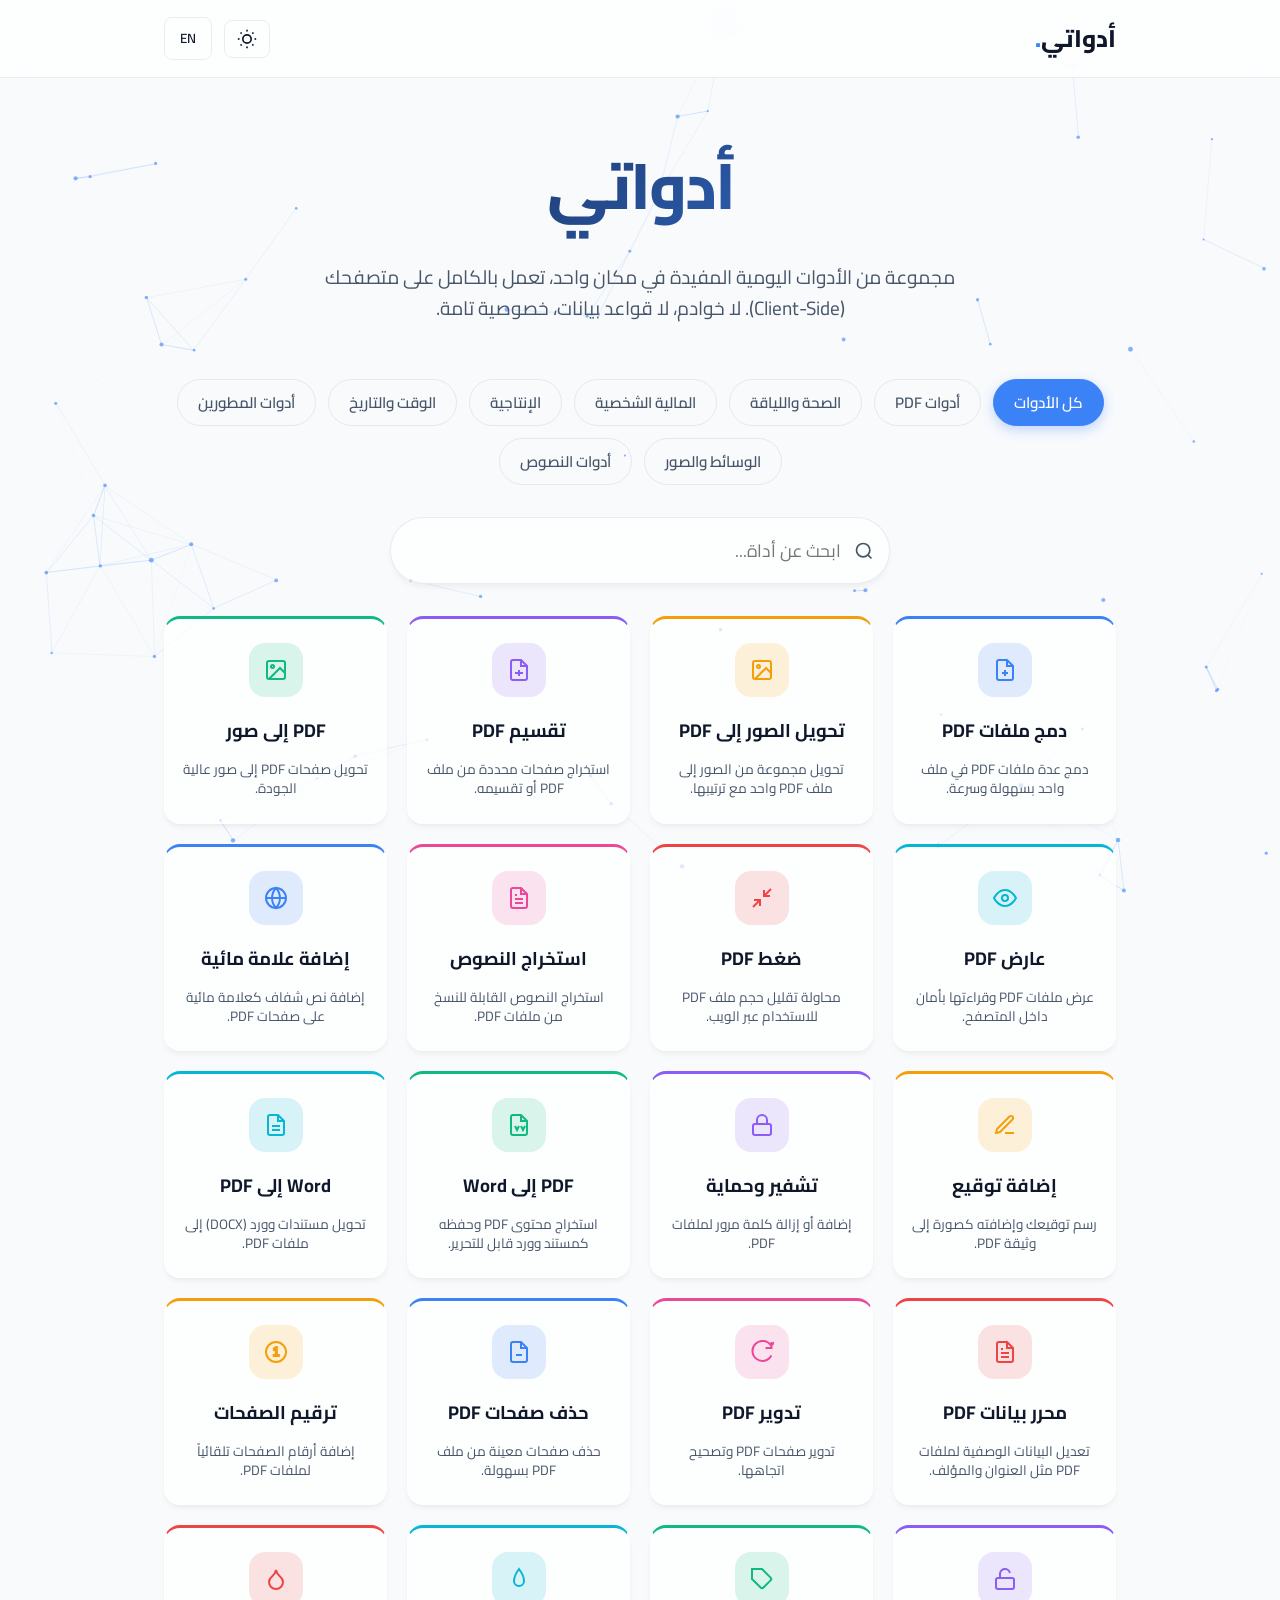
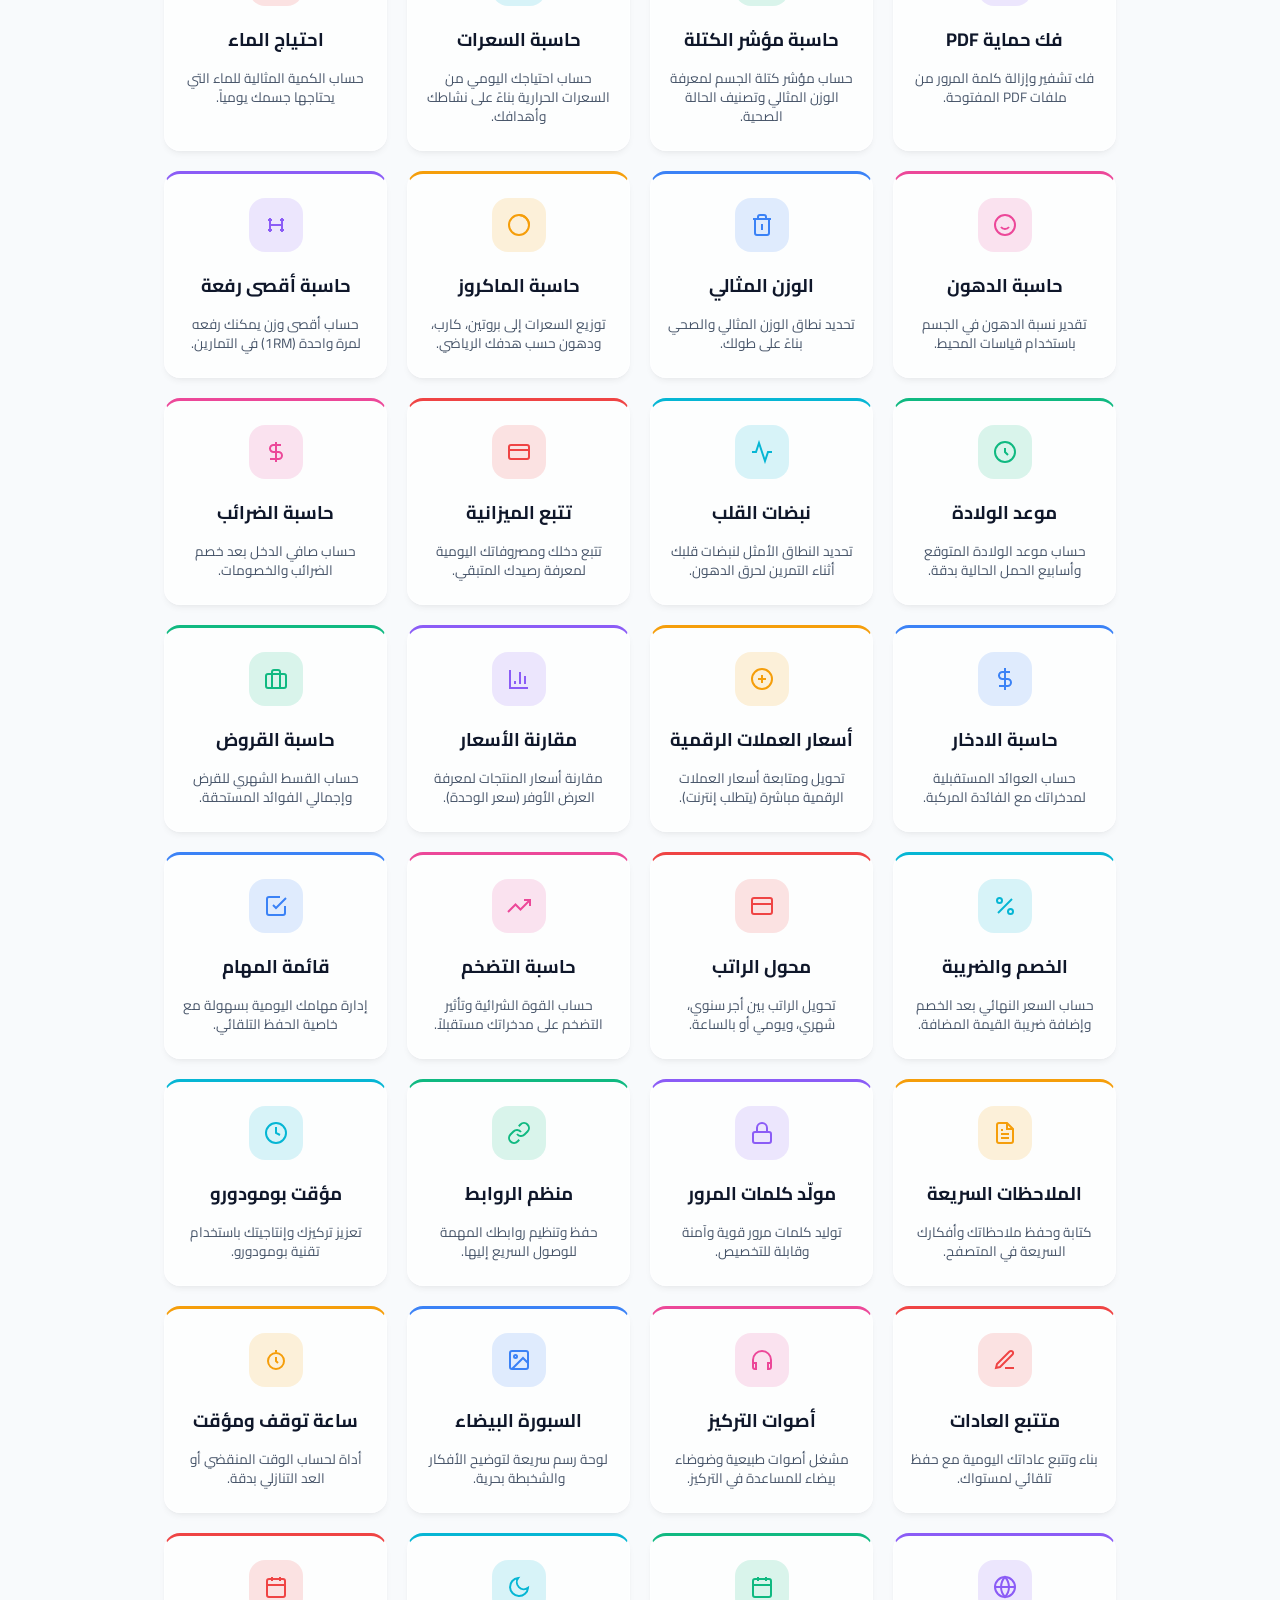
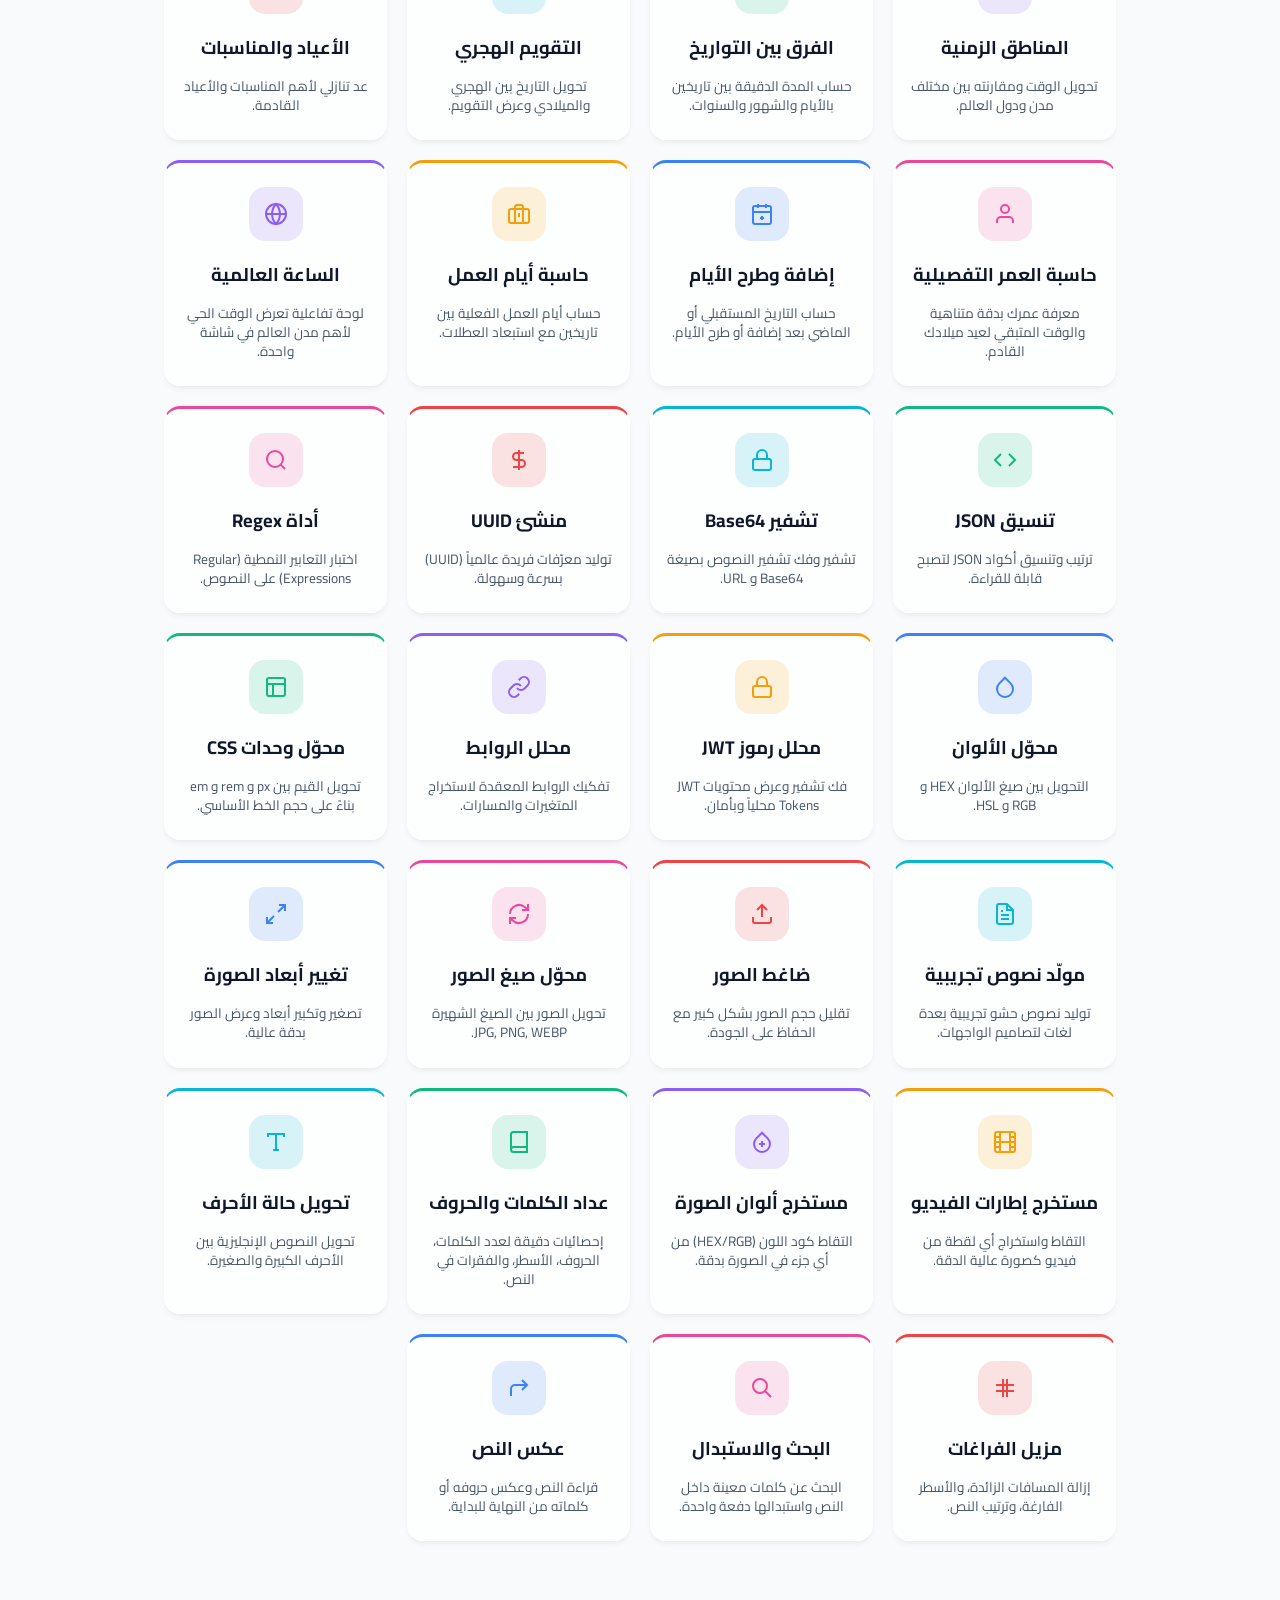
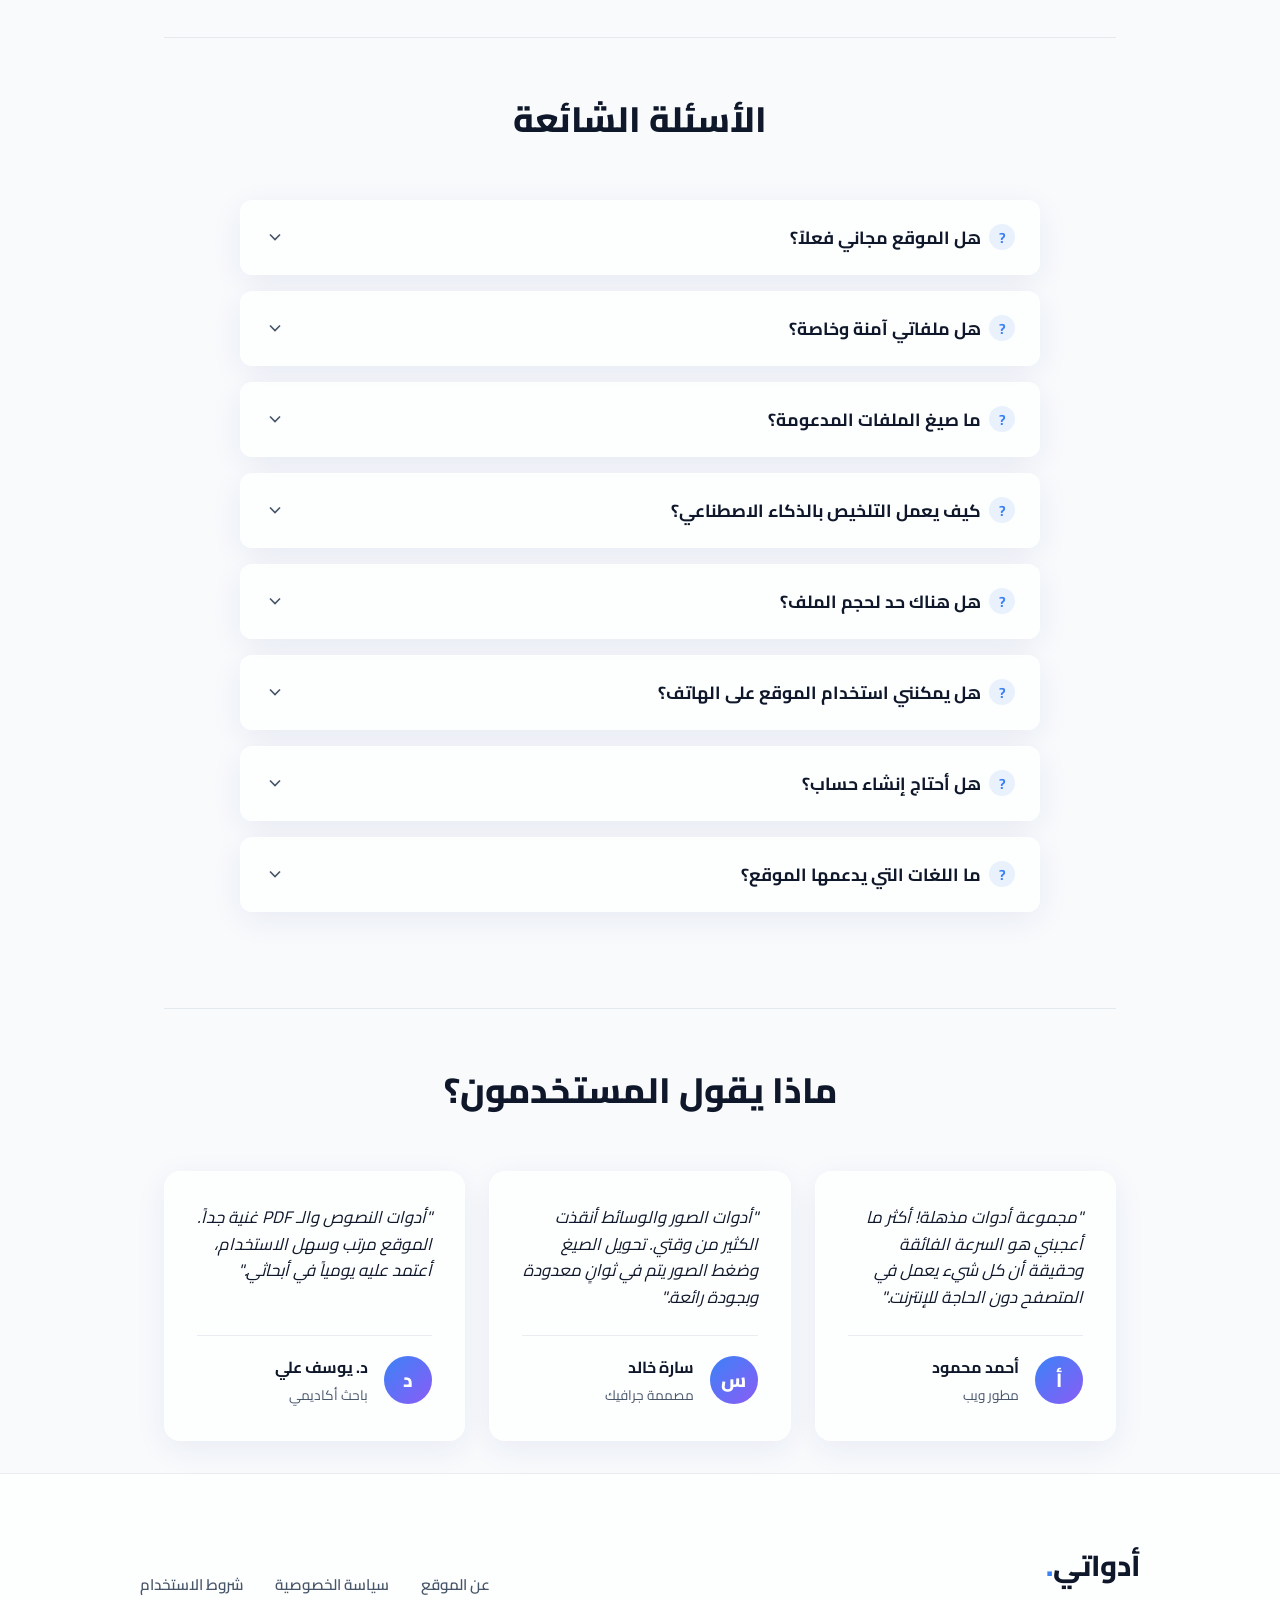
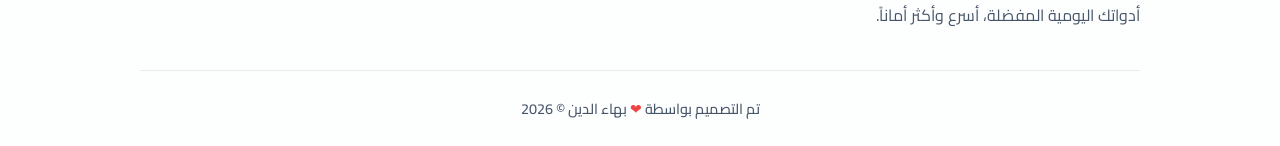
==== index.html @ 22d9c125 "Initial commit: My Tools Platform" ====
<!DOCTYPE html>
<html lang="ar" dir="rtl">
<head>
    <meta charset="UTF-8">
    <meta name="viewport" content="width=device-width, initial-scale=1.0">
    <title>أدواتي | My Tools</title>
    <meta name="description" content="مجموعة من الأدوات اليومية المفيدة في مكان واحد، تعمل بالكامل على متصفحك. A collection of useful daily tools.">
    <meta property="og:title" content="أدواتي | My Tools">
    <meta property="og:description" content="مجموعة من الأدوات اليومية المفيدة.">
    <meta property="og:type" content="website">
    <link rel="canonical" href="https://example.com/">
    
    <!-- PWA Manifest -->
    <link rel="manifest" href="manifest.json">
    <meta name="theme-color" content="#3b82f6">
    <link rel="apple-touch-icon" href="icon-192.png">
    
    <!-- Google Fonts for Premium Typography -->
    <link rel="preconnect" href="https://fonts.googleapis.com">
    <link rel="preconnect" href="https://fonts.gstatic.com" crossorigin>
    <link href="https://fonts.googleapis.com/css2?family=Cairo:wght@400;600;800&family=Inter:wght@400;600;800&display=swap" rel="stylesheet">
    
    <link rel="stylesheet" href="styles.css">
    
    <!-- Anti-Flash Script for Theme and Language (Executes immediately) -->
    <script>
        (function() {
            try {
                const savedTheme = localStorage.getItem('theme');
                const prefersDark = window.matchMedia('(prefers-color-scheme: dark)').matches;
                if (savedTheme === 'dark' || (!savedTheme && prefersDark)) {
                    document.documentElement.setAttribute('data-theme', 'dark');
                } else {
                    document.documentElement.setAttribute('data-theme', 'light');
                }
                const savedLang = localStorage.getItem('lang') || 'ar';
                document.documentElement.setAttribute('lang', savedLang);
                document.documentElement.setAttribute('dir', savedLang === 'ar' ? 'rtl' : 'ltr');
            } catch(e) {}
        })();
    </script>
    
    <!-- SEO: JSON-LD Structured Data (Updated Dynamically) -->
    <script id="json-ld" type="application/ld+json">
    {
      "@context": "https://schema.org",
      "@type": "WebSite",
      "name": "أدواتي | My Tools",
      "url": "https://example.com/"
    }
    </script>
</head>
<body>
    <canvas id="smart-bg" class="smart-bg"></canvas>
    <header class="app-header">
        <div class="header-container">
            <a href="#/" class="logo" id="logo-text">أدواتي<span class="dot">.</span></a>
            <div class="header-controls">
                <button id="theme-toggle" aria-label="Toggle Theme">
                    <svg class="sun-icon" viewBox="0 0 24 24" width="20" height="20" stroke="currentColor" stroke-width="2" fill="none"><circle cx="12" cy="12" r="5"></circle><line x1="12" y1="1" x2="12" y2="3"></line><line x1="12" y1="21" x2="12" y2="23"></line><line x1="4.22" y1="4.22" x2="5.64" y2="5.64"></line><line x1="18.36" y1="18.36" x2="19.78" y2="19.78"></line><line x1="1" y1="12" x2="3" y2="12"></line><line x1="21" y1="12" x2="23" y2="12"></line><line x1="4.22" y1="19.78" x2="5.64" y2="18.36"></line><line x1="18.36" y1="5.64" x2="19.78" y2="4.22"></line></svg>
                    <svg class="moon-icon" viewBox="0 0 24 24" width="20" height="20" stroke="currentColor" stroke-width="2" fill="none"><path d="M21 12.79A9 9 0 1 1 11.21 3 7 7 0 0 0 21 12.79z"></path></svg>
                </button>
                <button id="lang-toggle" aria-label="Toggle Language">EN</button>
            </div>
        </div>
    </header>

    <main id="app-content" class="container fade-in">
        <!-- Content injected dynamically by JS -->
    </main>

    <footer class="app-footer">
        <div class="footer-container">
            <div class="footer-brand">
                <div class="footer-logo" id="footer-logo-text">أدواتي<span class="dot">.</span></div>
                <p id="footer-slogan">مجموعة من الأدوات اليومية المفيدة في مكان واحد.</p>
            </div>
            <div class="footer-links">
                <a href="#/about" id="link-about">عن الموقع</a>
                <a href="#/privacy" id="link-privacy">سياسة الخصوصية</a>
                <a href="#/terms" id="link-terms">شروط الاستخدام</a>
            </div>
        </div>
        <div class="footer-bottom">
            <p id="footer-credit">تم التصميم بواسطة <span class="heart">❤</span> بهاء الدين &copy; 2026</p>
        </div>
    </footer>

    <button id="back-to-top" class="back-to-top" aria-label="Back to Top">
        <svg viewBox="0 0 24 24" width="24" height="24" stroke="currentColor" stroke-width="2" fill="none"><polyline points="18 15 12 9 6 15"></polyline></svg>
    </button>

    <!-- Core Scripts -->
    <script src="registry.js"></script>
    <script src="js/app.js"></script>
    <script src="js/bg.js"></script>
    
    <!-- Service Worker Registration -->
    <script>
        if ('serviceWorker' in navigator) {
            window.addEventListener('load', () => {
                navigator.serviceWorker.register('sw.js').catch(err => {
                    console.log('SW Registration failed: ', err);
                });
            });
        }
    </script>
</body>
</html>
---- styles.css ----
:root {
    /* Light Mode Palette - Vibrant & Premium */
    --bg-color: #f8fafc;
    --surface-color: rgba(255, 255, 255, 0.7);
    --text-primary: #0f172a;
    --text-secondary: #475569;
    --accent-color: #3b82f6;
    --accent-hover: #2563eb;
    --border-color: rgba(148, 163, 184, 0.2);
    --glass-border: rgba(255, 255, 255, 0.5);
    --glass-shadow: 0 8px 32px 0 rgba(31, 38, 135, 0.07);
    --blob-1: rgba(59, 130, 246, 0.4);
    --blob-2: rgba(236, 72, 153, 0.3);
    --blob-blur: 100px;
    --transition-speed: 0.3s;
}

[data-theme="dark"] {
    /* Dark Mode Palette - Deep & Sleek */
    --bg-color: #0f172a;
    --surface-color: rgba(30, 41, 59, 0.7);
    --text-primary: #f8fafc;
    --text-secondary: #94a3b8;
    --accent-color: #60a5fa;
    --accent-hover: #93c5fd;
    --border-color: rgba(148, 163, 184, 0.1);
    --glass-border: rgba(255, 255, 255, 0.1);
    --glass-shadow: 0 8px 32px 0 rgba(0, 0, 0, 0.3);
    --blob-1: rgba(96, 165, 250, 0.2);
    --blob-2: rgba(244, 114, 182, 0.15);
    --blob-blur: 120px;
}

* {
    box-sizing: border-box;
    margin: 0;
    padding: 0;
}

body {
    font-family: 'Inter', sans-serif;
    background-color: var(--bg-color);
    color: var(--text-primary);
    min-height: 100vh;
    display: flex;
    flex-direction: column;
    overflow-x: hidden;
    transition: background-color var(--transition-speed) ease, color var(--transition-speed) ease;
}

/* Dynamic Typography based on Direction */
[dir="rtl"] body {
    font-family: 'Cairo', sans-serif;
}

/* Smart Canvas Background */
.smart-bg {
    position: fixed;
    top: 0;
    left: 0;
    width: 100vw;
    height: 100vh;
    z-index: -1;
    pointer-events: none; /* Let clicks pass through to app */
    background: var(--bg-color);
    transition: background-color var(--transition-speed) ease;
}

.container {
    width: 100%;
    max-width: 1000px;
    margin: 0 auto;
    padding: 2rem 1.5rem;
    flex: 1;
}

/* Header */
.app-header {
    background: var(--surface-color);
    backdrop-filter: blur(12px);
    -webkit-backdrop-filter: blur(12px);
    border-bottom: 1px solid var(--border-color);
    position: sticky;
    top: 0;
    z-index: 10;
    transition: background var(--transition-speed) ease, border-color var(--transition-speed) ease;
}

.header-container {
    max-width: 1000px;
    margin: 0 auto;
    padding: 1rem 1.5rem;
    display: flex;
    justify-content: space-between;
    align-items: center;
}

.logo {
    font-size: 1.5rem;
    font-weight: 800;
    color: var(--text-primary);
    text-decoration: none;
    display: flex;
    align-items: center;
}

.logo .dot {
    color: var(--accent-color);
}

.header-controls {
    display: flex;
    gap: 0.75rem;
    align-items: center;
}

button {
    background: transparent;
    border: 1px solid var(--border-color);
    border-radius: 8px;
    color: var(--text-primary);
    cursor: pointer;
    padding: 0.5rem 0.75rem;
    display: flex;
    align-items: center;
    justify-content: center;
    transition: all var(--transition-speed) ease;
    font-family: inherit;
    font-weight: 600;
}

button:hover {
    background: var(--border-color);
    transform: translateY(-1px);
}

#lang-toggle {
    min-width: 48px;
}

/* Theme Icons Toggle */
[data-theme="light"] .moon-icon { display: none; }
[data-theme="dark"] .sun-icon { display: none; }

/* Grid for Tools */
/* Colors by Category */
[data-cat="math"] { --c-rgb: 59, 130, 246; } /* Blue */
[data-cat="text"] { --c-rgb: 245, 158, 11; } /* Amber */
[data-cat="digital"] { --c-rgb: 139, 92, 246; } /* Violet */
[data-cat="health"] { --c-rgb: 16, 185, 129; } /* Emerald */
[data-cat="dev"] { --c-rgb: 6, 182, 212; } /* Cyan */
[data-cat="productivity"] { --c-rgb: 239, 68, 68; } /* Red */
[data-cat="media"] { --c-rgb: 236, 72, 153; } /* Pink */
[data-cat="pdf"] { --c-rgb: 220, 38, 38; } /* Crimson Red */
[data-cat="all"] { --c-rgb: 59, 130, 246; } /* Default Blue */

.tools-grid {
    display: grid;
    grid-template-columns: repeat(auto-fill, minmax(210px, 1fr));
    gap: 1.25rem;
    margin-top: 1.5rem;
}

.tool-card {
    --card-color: rgb(var(--c-rgb, 59, 130, 246));
    --card-color-light: rgba(var(--c-rgb, 59, 130, 246), 0.15);
    background: var(--surface-color);
    border: 1px solid var(--glass-border);
    border-top: 3px solid var(--card-color);
    border-radius: 16px;
    padding: 1.5rem 1rem;
    text-decoration: none;
    color: inherit;
    box-shadow: 0 4px 6px -1px rgba(0, 0, 0, 0.05), 0 2px 4px -1px rgba(0, 0, 0, 0.03), inset 0 0 0 1px rgba(255, 255, 255, 0.1);
    backdrop-filter: blur(12px);
    -webkit-backdrop-filter: blur(12px);
    transition: all 0.4s cubic-bezier(0.4, 0, 0.2, 1);
    display: flex;
    flex-direction: column;
    align-items: center;
    text-align: center;
    gap: 0.75rem;
    position: relative;
    overflow: hidden;
}

.tool-card::before {
    content: '';
    position: absolute;
    top: 0; left: 0; right: 0; bottom: 0;
    background: linear-gradient(135deg, rgba(var(--c-rgb, 59,130,246), 0.08) 0%, transparent 100%);
    opacity: 0;
    transition: opacity 0.4s ease;
    z-index: -1;
}

.tool-card:hover {
    transform: translateY(-8px) scale(1.02);
    box-shadow: 0 20px 40px -10px rgba(var(--c-rgb, 59, 130, 246), 0.25), inset 0 0 0 1px rgba(255, 255, 255, 0.2);
    border-color: var(--card-color);
}

.tool-card:hover::before {
    opacity: 1;
}

.tool-card:hover .tool-card-icon {
    transform: scale(1.25) translateY(-4px);
    background: var(--card-color);
    color: white;
    box-shadow: 0 8px 16px rgba(var(--c-rgb, 59, 130, 246), 0.3);
}

.tool-card-icon {
    font-size: 1.6rem;
    background: var(--card-color-light);
    width: 54px;
    height: 54px;
    display: flex;
    align-items: center;
    justify-content: center;
    border-radius: 16px;
    color: var(--card-color);
    transition: all 0.4s cubic-bezier(0.4, 0, 0.2, 1);
    margin-bottom: 0.25rem;
}

.tool-card-title {
    font-size: 1.15rem;
    font-weight: 700;
}

.tool-card-desc {
    color: var(--text-secondary);
    font-size: 0.85rem;
    line-height: 1.4;
}

/* Categories Nav */
.categories-nav {
    display: flex;
    flex-wrap: wrap;
    gap: 0.75rem;
    justify-content: center;
    margin-bottom: 2rem;
}

.cat-tab {
    --tab-color: rgb(var(--c-rgb, 59, 130, 246));
    background: transparent;
    border: 1px solid var(--border-color);
    border-radius: 30px;
    padding: 0.5rem 1.25rem;
    color: var(--text-secondary);
    font-weight: 600;
    cursor: pointer;
    transition: all var(--transition-speed) ease;
    font-size: 0.95rem;
}

.cat-tab:hover {
    background: var(--surface-color);
    border-color: var(--tab-color);
    color: var(--tab-color);
}

.cat-tab.active {
    background: var(--tab-color);
    color: white;
    border-color: var(--tab-color);
    box-shadow: 0 4px 12px rgba(var(--c-rgb, 59, 130, 246), 0.3);
}

/* Tool Inner View */
.tool-view-header {
    margin-bottom: 1.5rem;
    display: flex;
    align-items: center;
    gap: 1rem;
}
.back-btn {
    text-decoration: none;
    color: var(--text-secondary);
    display: flex;
    align-items: center;
    gap: 0.5rem;
    font-weight: 600;
    transition: color 0.2s, transform 0.2s;
}
.back-btn:hover {
    color: var(--accent-color);
    transform: translateX(var(--rtl-back-dir, -4px));
}
[dir="rtl"] .back-btn {
    --rtl-back-dir: 4px;
}
.back-btn svg {
    transform: rotate(var(--rtl-back-rot, 0deg));
}
[dir="rtl"] .back-btn svg {
    --rtl-back-rot: 180deg;
}

.tool-view-title {
    font-size: 2.5rem;
    font-weight: 800;
    margin-bottom: 2rem;
}

.glass-panel {
    background: var(--surface-color);
    border: 1px solid var(--glass-border);
    border-radius: 16px;
    padding: 2rem;
    box-shadow: var(--glass-shadow);
    backdrop-filter: blur(8px);
    -webkit-backdrop-filter: blur(8px);
}

/* Shared UI Components for Tools */
input, textarea, select {
    width: 100%;
    padding: 0.75rem 1rem;
    background: transparent;
    border: 1px solid var(--border-color);
    border-radius: 8px;
    color: var(--text-primary);
    font-family: inherit;
    font-size: 1rem;
    transition: border-color 0.2s, box-shadow 0.2s;
}
input:focus, textarea:focus, select:focus {
    outline: none;
    border-color: var(--accent-color);
    box-shadow: 0 0 0 3px rgba(59, 130, 246, 0.2);
}
.primary-btn {
    background: var(--accent-color);
    color: #fff;
    border: none;
    padding: 0.75rem 1.5rem;
    font-size: 1rem;
    border-radius: 8px;
    font-weight: 600;
}
.primary-btn:hover {
    background: var(--accent-hover);
    transform: translateY(-1px);
}

/* Footer - World Class Design */
.app-footer {
    background: var(--surface-color);
    padding: 4rem 2rem 1.5rem;
    border-top: 1px solid var(--border-color);
    margin-top: auto;
    font-size: 0.95rem;
}
.footer-container {
    max-width: 1000px;
    margin: 0 auto;
    display: flex;
    flex-wrap: wrap;
    justify-content: space-between;
    align-items: center;
    gap: 2rem;
    padding-bottom: 2.5rem;
    border-bottom: 1px solid var(--border-color);
}
.footer-brand {
    display: flex;
    flex-direction: column;
    gap: 0.5rem;
    text-align: right;
}
[dir="ltr"] .footer-brand {
    text-align: left;
}
.footer-logo {
    font-size: 1.8rem;
    font-weight: 800;
    color: var(--text-primary);
    display: flex;
    align-items: center;
}
.footer-logo .dot {
    color: var(--accent-color);
}
#footer-slogan {
    color: var(--text-secondary);
    margin: 0;
    font-size: 1rem;
}
.footer-links {
    display: flex;
    gap: 2rem;
    flex-wrap: wrap;
}
.footer-links a {
    color: var(--text-secondary);
    text-decoration: none;
    font-weight: 600;
    transition: all 0.3s ease;
    position: relative;
}
.footer-links a::after {
    content: '';
    position: absolute;
    bottom: -4px;
    left: 0;
    width: 0;
    height: 2px;
    background: var(--accent-color);
    transition: width 0.3s ease;
}
.footer-links a:hover {
    color: var(--text-primary);
}
.footer-links a:hover::after {
    width: 100%;
}
.footer-bottom {
    text-align: center;
    padding-top: 1.5rem;
    color: var(--text-secondary);
    font-size: 0.9rem;
}
#footer-credit {
    margin: 0;
    font-weight: 500;
}
.heart {
    color: #ef4444;
    display: inline-block;
    animation: heartbeat 1.5s infinite;
}

@keyframes heartbeat {
    0%, 100% { transform: scale(1); }
    50% { transform: scale(1.15); }
}

@media (max-width: 768px) {
    .footer-container {
        flex-direction: column;
        text-align: center;
        justify-content: center;
    }
    .footer-brand {
        text-align: center;
        align-items: center;
    }
    [dir="ltr"] .footer-brand {
        text-align: center;
    }
    .footer-links {
        justify-content: center;
        gap: 1.5rem;
    }
}

/* Static Pages Styles */
.static-page-content h3 {
    font-size: 1.4rem;
    color: var(--accent-color);
    margin-top: 2.5rem;
    margin-bottom: 1rem;
    font-weight: 700;
    display: flex;
    align-items: center;
    gap: 0.5rem;
}
.static-page-content p {
    font-size: 1.05rem;
    color: var(--text-secondary);
    line-height: 1.8;
    margin-bottom: 1.5rem;
}
.static-page-content ul {
    margin-bottom: 1.5rem;
    padding-inline-start: 1.5rem;
    color: var(--text-secondary);
    line-height: 1.8;
    font-size: 1.05rem;
}
.static-page-content li {
    margin-bottom: 0.75rem;
}
.static-page-content strong {
    color: var(--text-primary);
}

/* Animations */
.fade-in {
    animation: fadeIn 0.4s ease forwards;
}

@keyframes fadeIn {
    from { opacity: 0; transform: translateY(10px); }
    to { opacity: 1; transform: translateY(0); }
}

/* Search Bar */
.search-container {
    max-width: 500px;
    margin: 0 auto 2rem auto;
    position: relative;
    display: flex;
    align-items: center;
}
.search-container svg {
    position: absolute;
    color: var(--text-secondary);
    left: 1rem;
}
[dir="rtl"] .search-container svg {
    left: auto;
    right: 1rem;
}
.search-input {
    width: 100%;
    padding: 1rem 3rem;
    border-radius: 50px;
    border: 1px solid var(--border-color);
    background: var(--surface-color);
    color: var(--text-primary);
    font-size: 1.1rem;
    box-shadow: 0 4px 6px -1px rgba(0, 0, 0, 0.05);
    transition: all 0.3s ease;
}
.search-input:focus {
    border-color: var(--accent-color);
    box-shadow: 0 0 0 4px rgba(59, 130, 246, 0.2);
    outline: none;
}

/* Back to Top Button */
.back-to-top {
    position: fixed;
    bottom: 2rem;
    right: 2rem;
    width: 50px;
    height: 50px;
    border-radius: 50%;
    background: var(--accent-color);
    color: white;
    display: flex;
    align-items: center;
    justify-content: center;
    border: none;
    cursor: pointer;
    opacity: 0;
    pointer-events: none;
    transform: translateY(20px);
    transition: all 0.3s cubic-bezier(0.4, 0, 0.2, 1);
    box-shadow: 0 4px 12px rgba(59, 130, 246, 0.4);
    z-index: 1000;
}
[dir="rtl"] .back-to-top {
    right: auto;
    left: 2rem;
}
.back-to-top.visible {
    opacity: 1;
    pointer-events: auto;
    transform: translateY(0);
}
.back-to-top:hover {
    background: var(--accent-hover);
    transform: translateY(-5px);
    box-shadow: 0 8px 16px rgba(59, 130, 246, 0.6);
}

/* Extra Sections (FAQ & Reviews) */
.extra-section {
    margin-top: 6rem;
    padding-top: 3rem;
    border-top: 1px solid var(--border-color);
}
.section-title {
    text-align: center;
    font-size: 2.2rem;
    font-weight: 800;
    margin-bottom: 3rem;
    color: var(--text-primary);
}

.faq-grid {
    display: flex;
    flex-direction: column;
    gap: 1rem;
    max-width: 800px;
    margin: 0 auto;
}
.faq-card {
    background: var(--surface-color);
    border-radius: 12px;
    border: 1px solid var(--glass-border);
    box-shadow: var(--glass-shadow);
    overflow: hidden;
    transition: all 0.3s ease;
}
.faq-q {
    font-weight: 700;
    font-size: 1.1rem;
    padding: 1.25rem 1.5rem;
    margin: 0;
    color: var(--text-primary);
    display: flex;
    justify-content: space-between;
    align-items: center;
    cursor: pointer;
    user-select: none;
    transition: background 0.2s;
}
.faq-q:hover {
    background: rgba(59, 130, 246, 0.05);
}
.faq-icon {
    display: inline-flex;
    align-items: center;
    justify-content: center;
    width: 26px;
    height: 26px;
    background: rgba(59, 130, 246, 0.1);
    color: var(--accent-color);
    border-radius: 50%;
    font-size: 0.9rem;
    flex-shrink: 0;
}
.faq-chevron {
    transition: transform 0.3s ease;
    color: var(--text-secondary);
}
.faq-card.active .faq-chevron {
    transform: rotate(180deg);
    color: var(--accent-color);
}
.faq-card.active .faq-q {
    border-bottom: 1px solid var(--border-color);
}
.faq-a-wrapper {
    display: grid;
    grid-template-rows: 0fr;
    transition: grid-template-rows 0.3s ease;
}
.faq-card.active .faq-a-wrapper {
    grid-template-rows: 1fr;
}
.faq-a {
    overflow: hidden;
    color: var(--text-secondary);
    line-height: 1.6;
    font-size: 0.95rem;
    margin: 0;
    padding: 0 1.5rem;
}
.faq-card.active .faq-a {
    padding: 1.25rem 1.5rem;
}

.reviews-grid {
    display: grid;
    grid-template-columns: repeat(auto-fit, minmax(300px, 1fr));
    gap: 1.5rem;
}
.review-card {
    background: var(--surface-color);
    padding: 2rem;
    border-radius: 16px;
    border: 1px solid var(--glass-border);
    box-shadow: var(--glass-shadow);
    display: flex;
    flex-direction: column;
    justify-content: space-between;
    transition: transform 0.3s ease;
}
.review-card:hover {
    transform: translateY(-5px);
}
.review-text {
    font-size: 1.05rem;
    color: var(--text-primary);
    font-style: italic;
    line-height: 1.6;
    margin-bottom: 1.5rem;
}
.review-author {
    display: flex;
    align-items: center;
    gap: 1rem;
    border-top: 1px solid var(--border-color);
    padding-top: 1rem;
}
.review-avatar {
    width: 48px;
    height: 48px;
    background: linear-gradient(135deg, var(--accent-color), #8b5cf6);
    color: white;
    border-radius: 50%;
    display: flex;
    align-items: center;
    justify-content: center;
    font-weight: 800;
    font-size: 1.2rem;
}
.review-name {
    font-weight: 700;
    color: var(--text-primary);
}
.review-role {
    font-size: 0.85rem;
    color: var(--text-secondary);
}
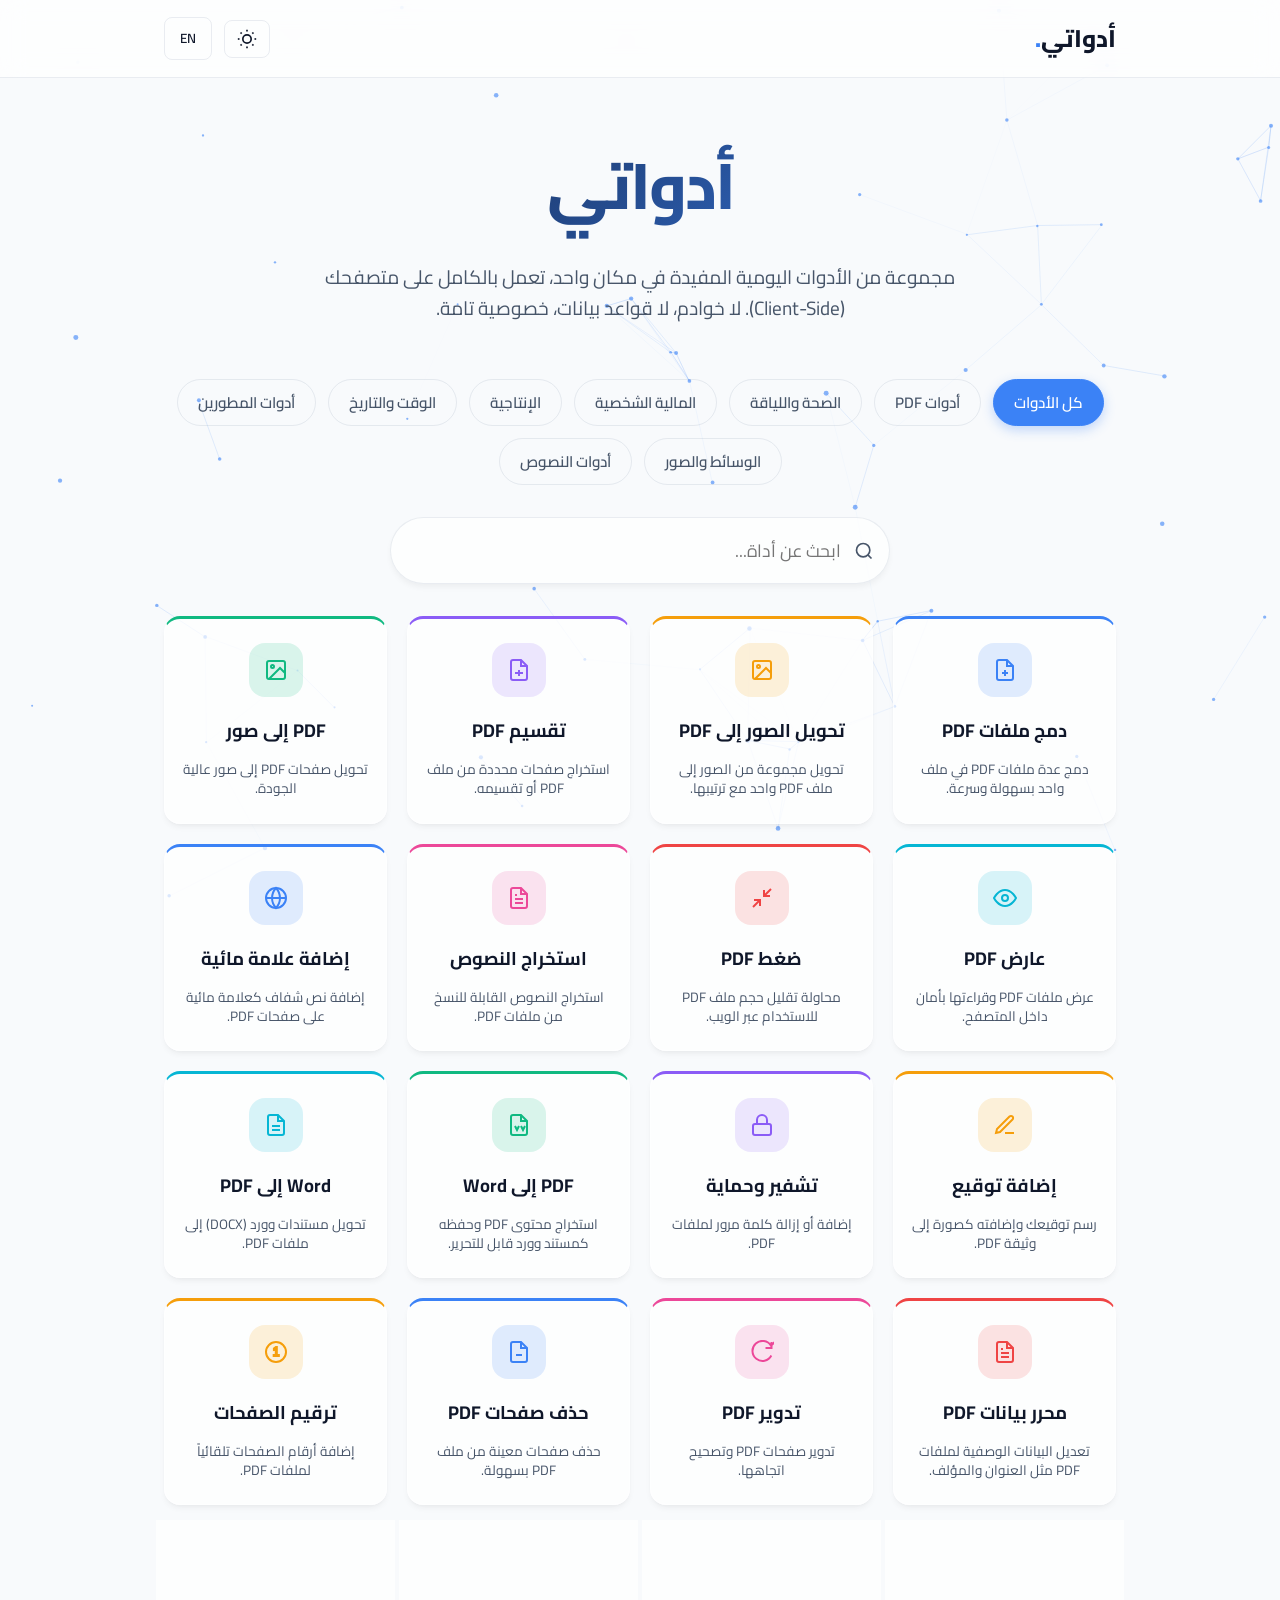
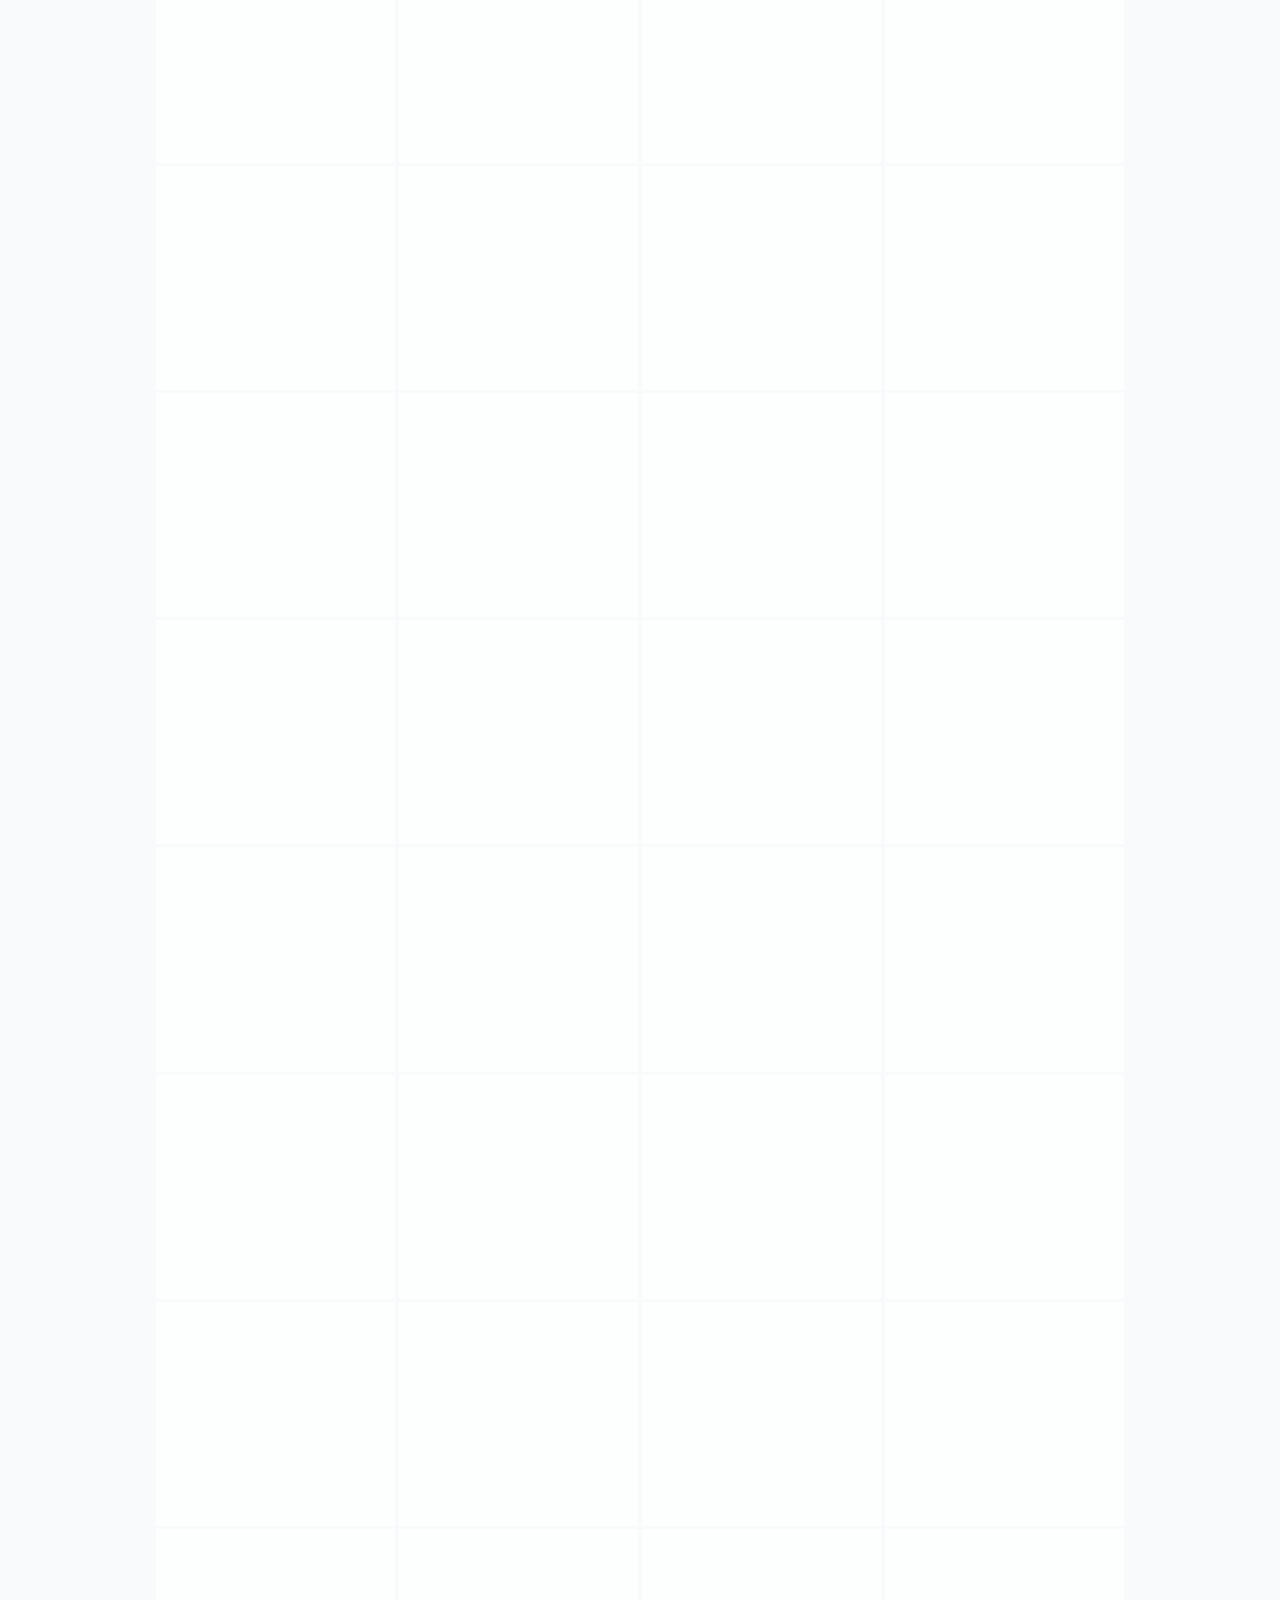
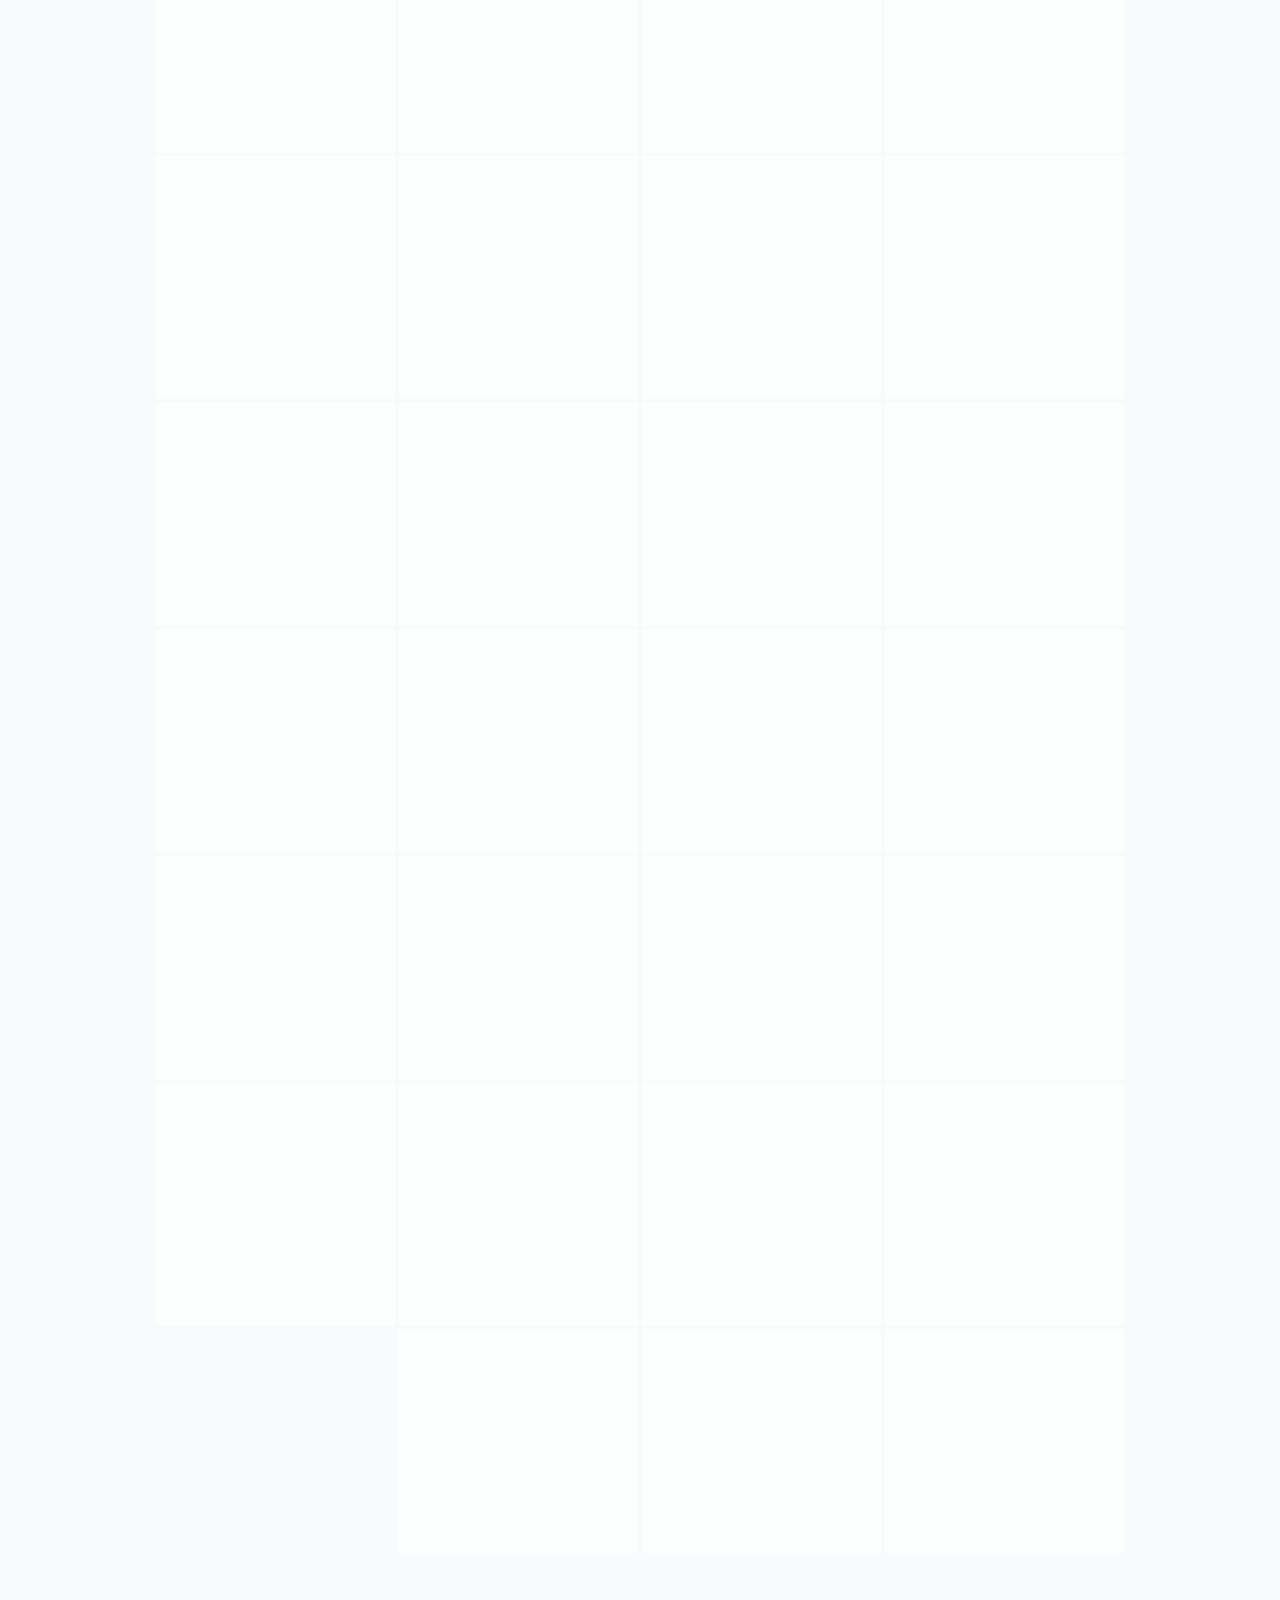
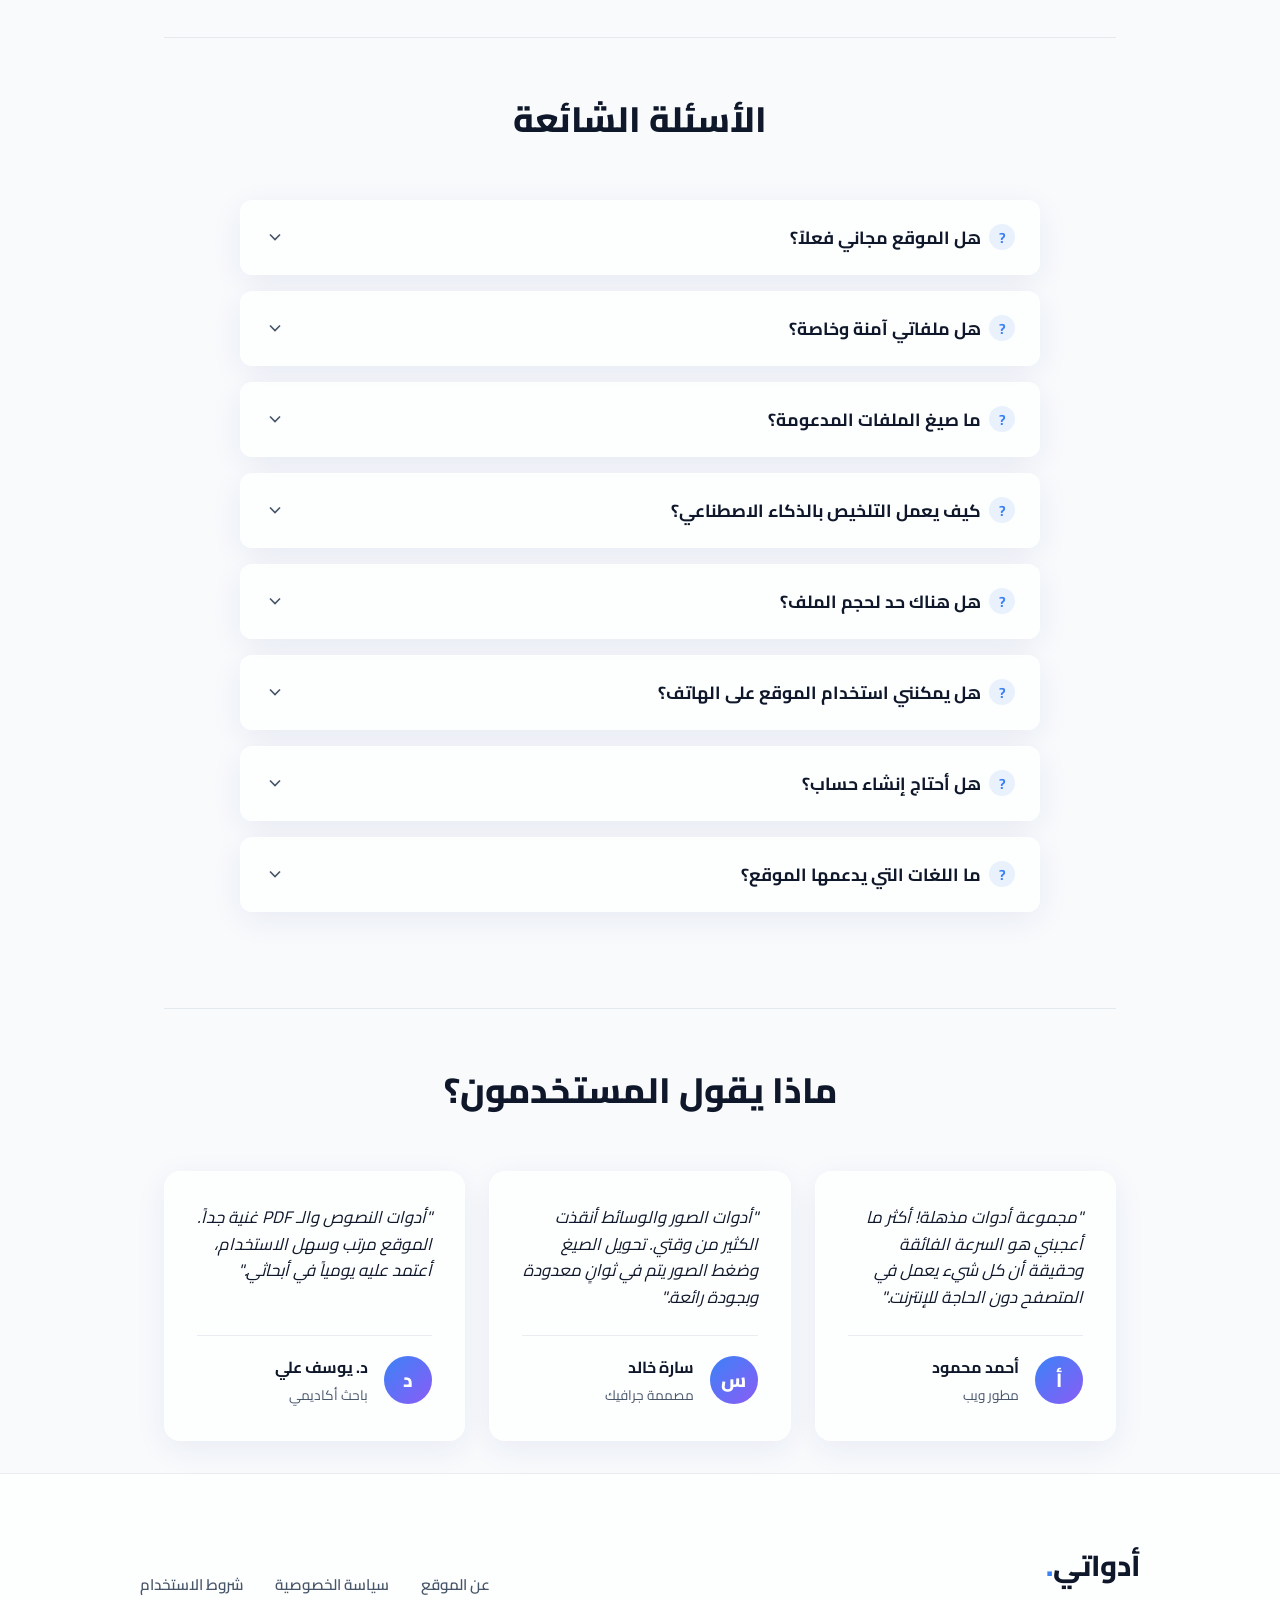
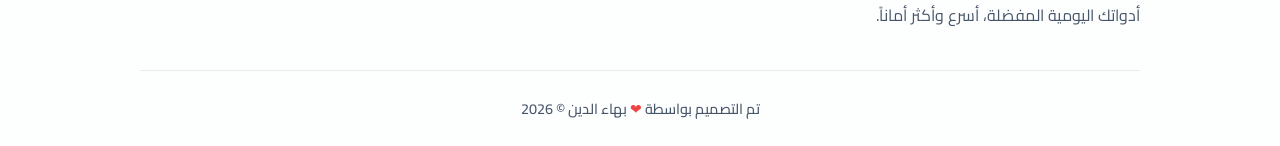
==== commit cfbcd637: "Add Google Search Console verification" ====
--- a/index.html
+++ b/index.html
@@ -3,6 +3,7 @@
 <head>
     <meta charset="UTF-8">
     <meta name="viewport" content="width=device-width, initial-scale=1.0">
+    <meta name="google-site-verification" content="27zMvfEJyM4P15ldHIKoBjnRI0d637JnvaxmULfISVg" />
     <title>أدواتي | My Tools</title>
     <meta name="description" content="مجموعة من الأدوات اليومية المفيدة في مكان واحد، تعمل بالكامل على متصفحك. A collection of useful daily tools.">
     <meta property="og:title" content="أدواتي | My Tools">
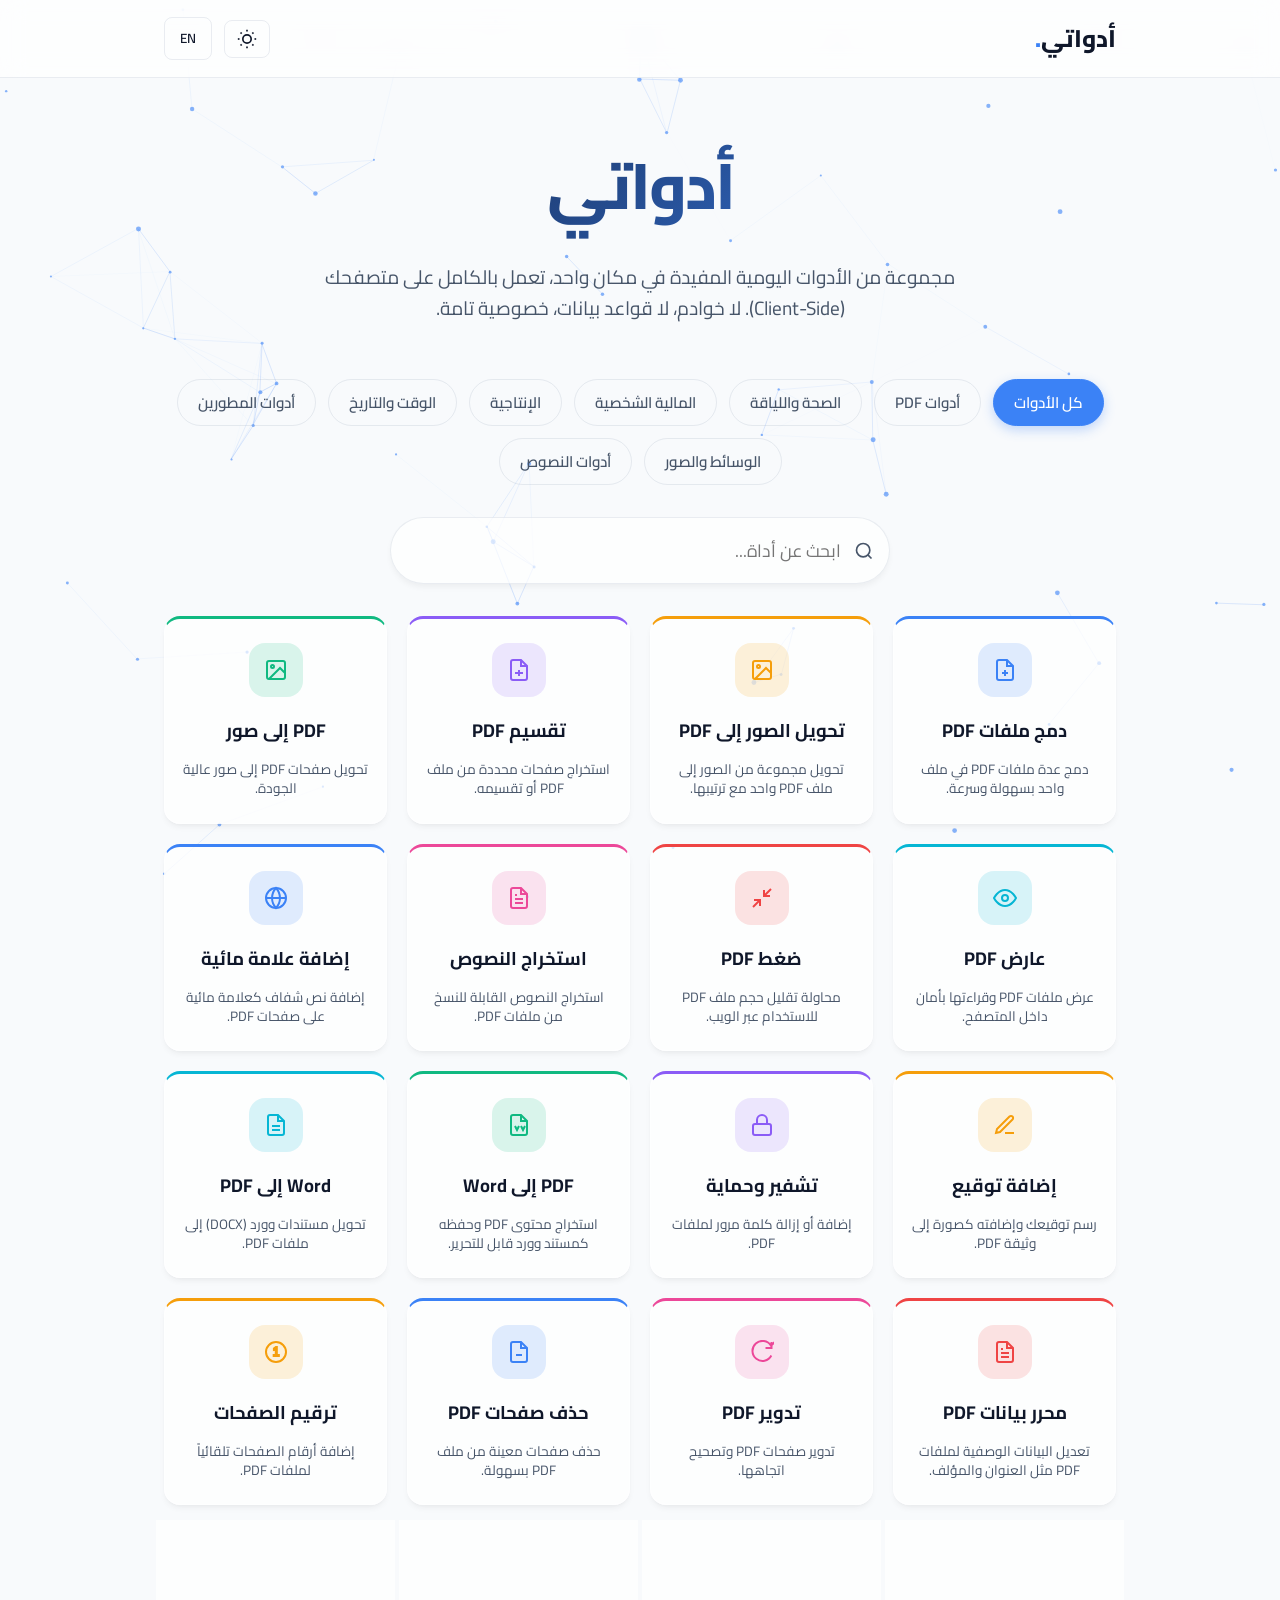
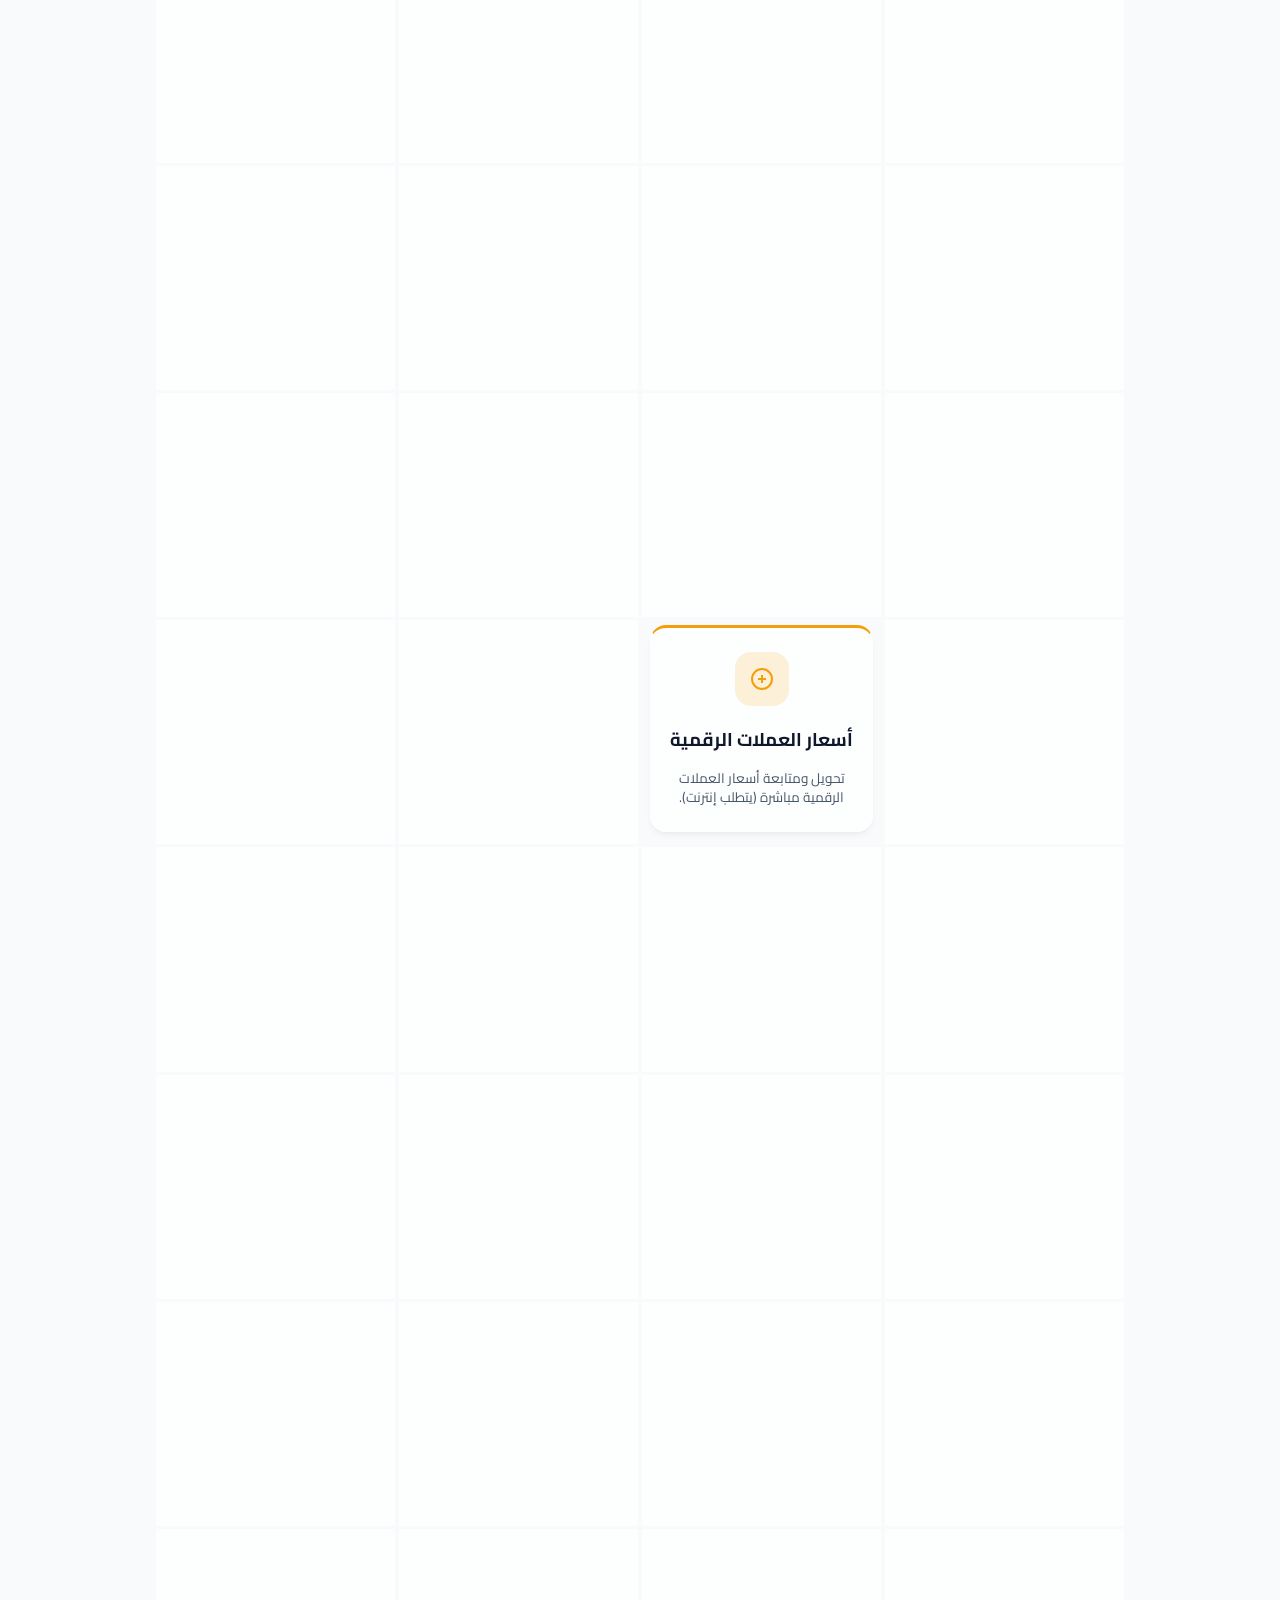
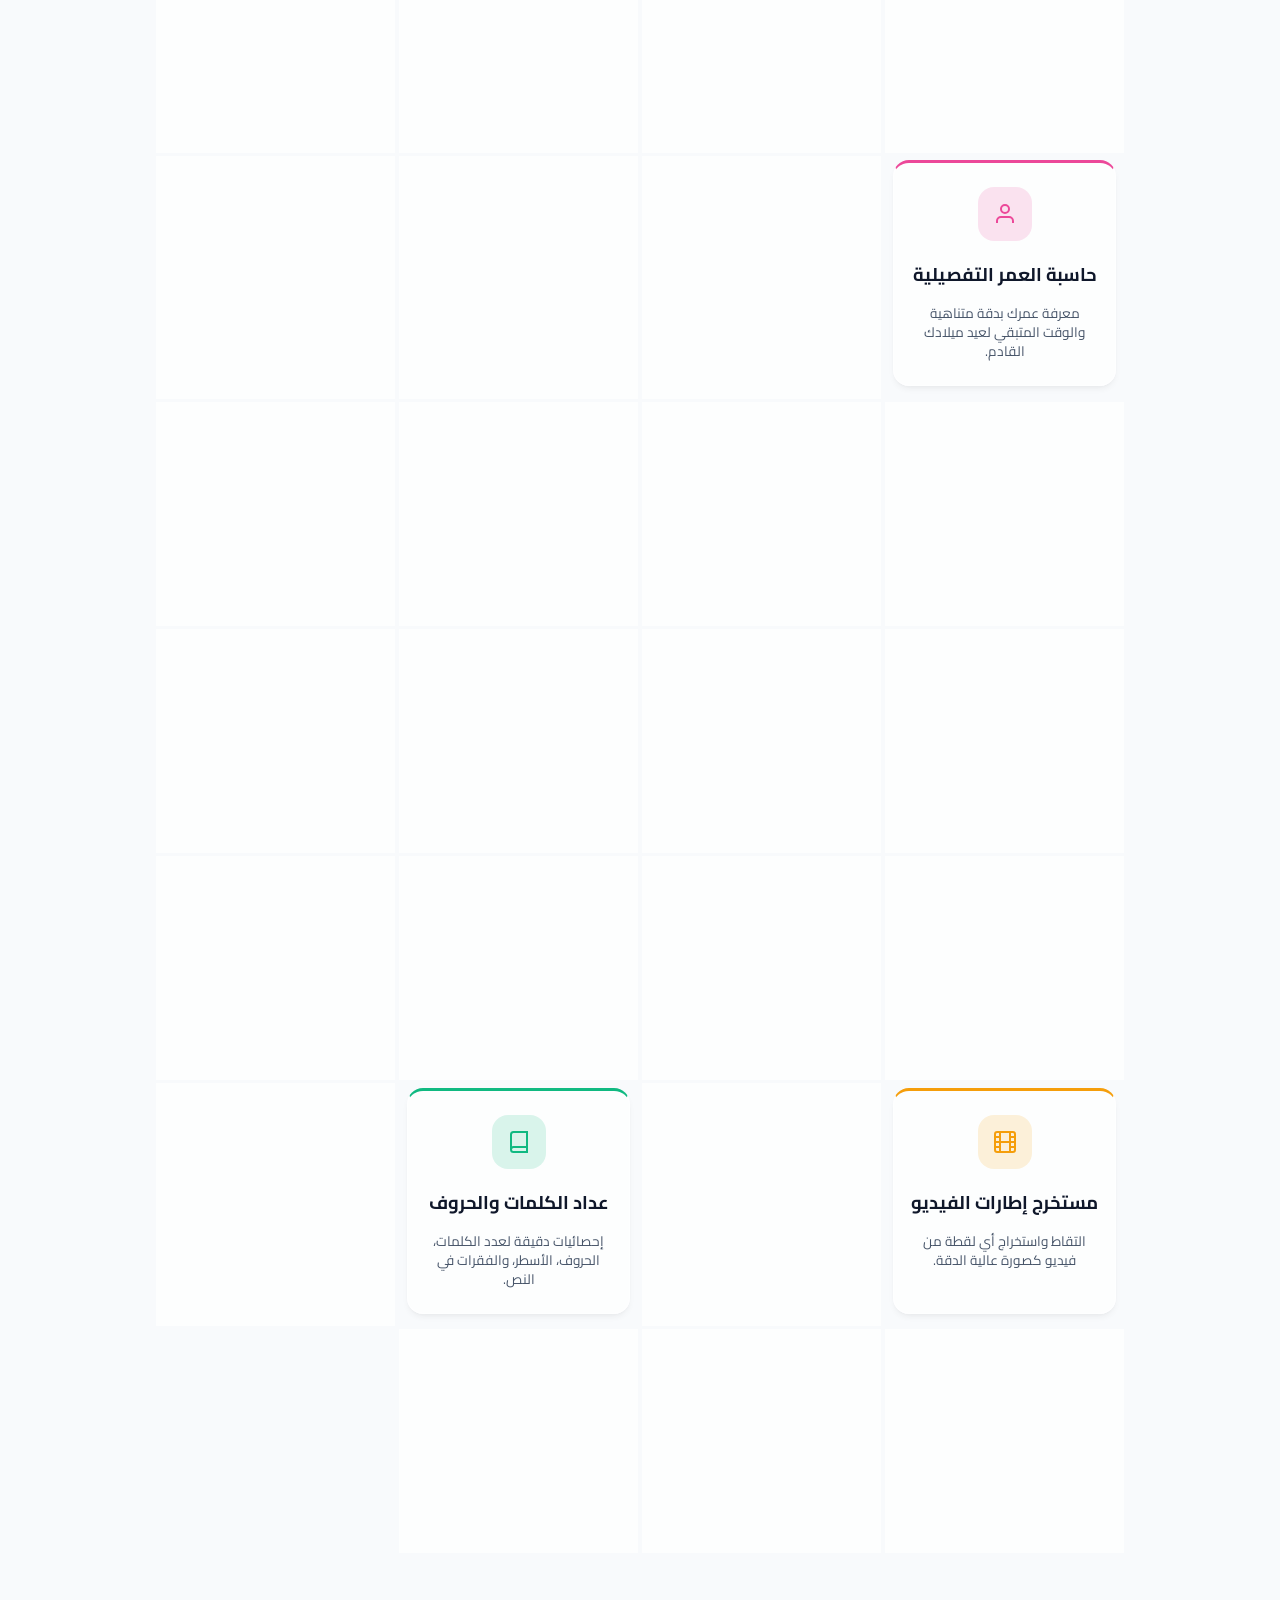
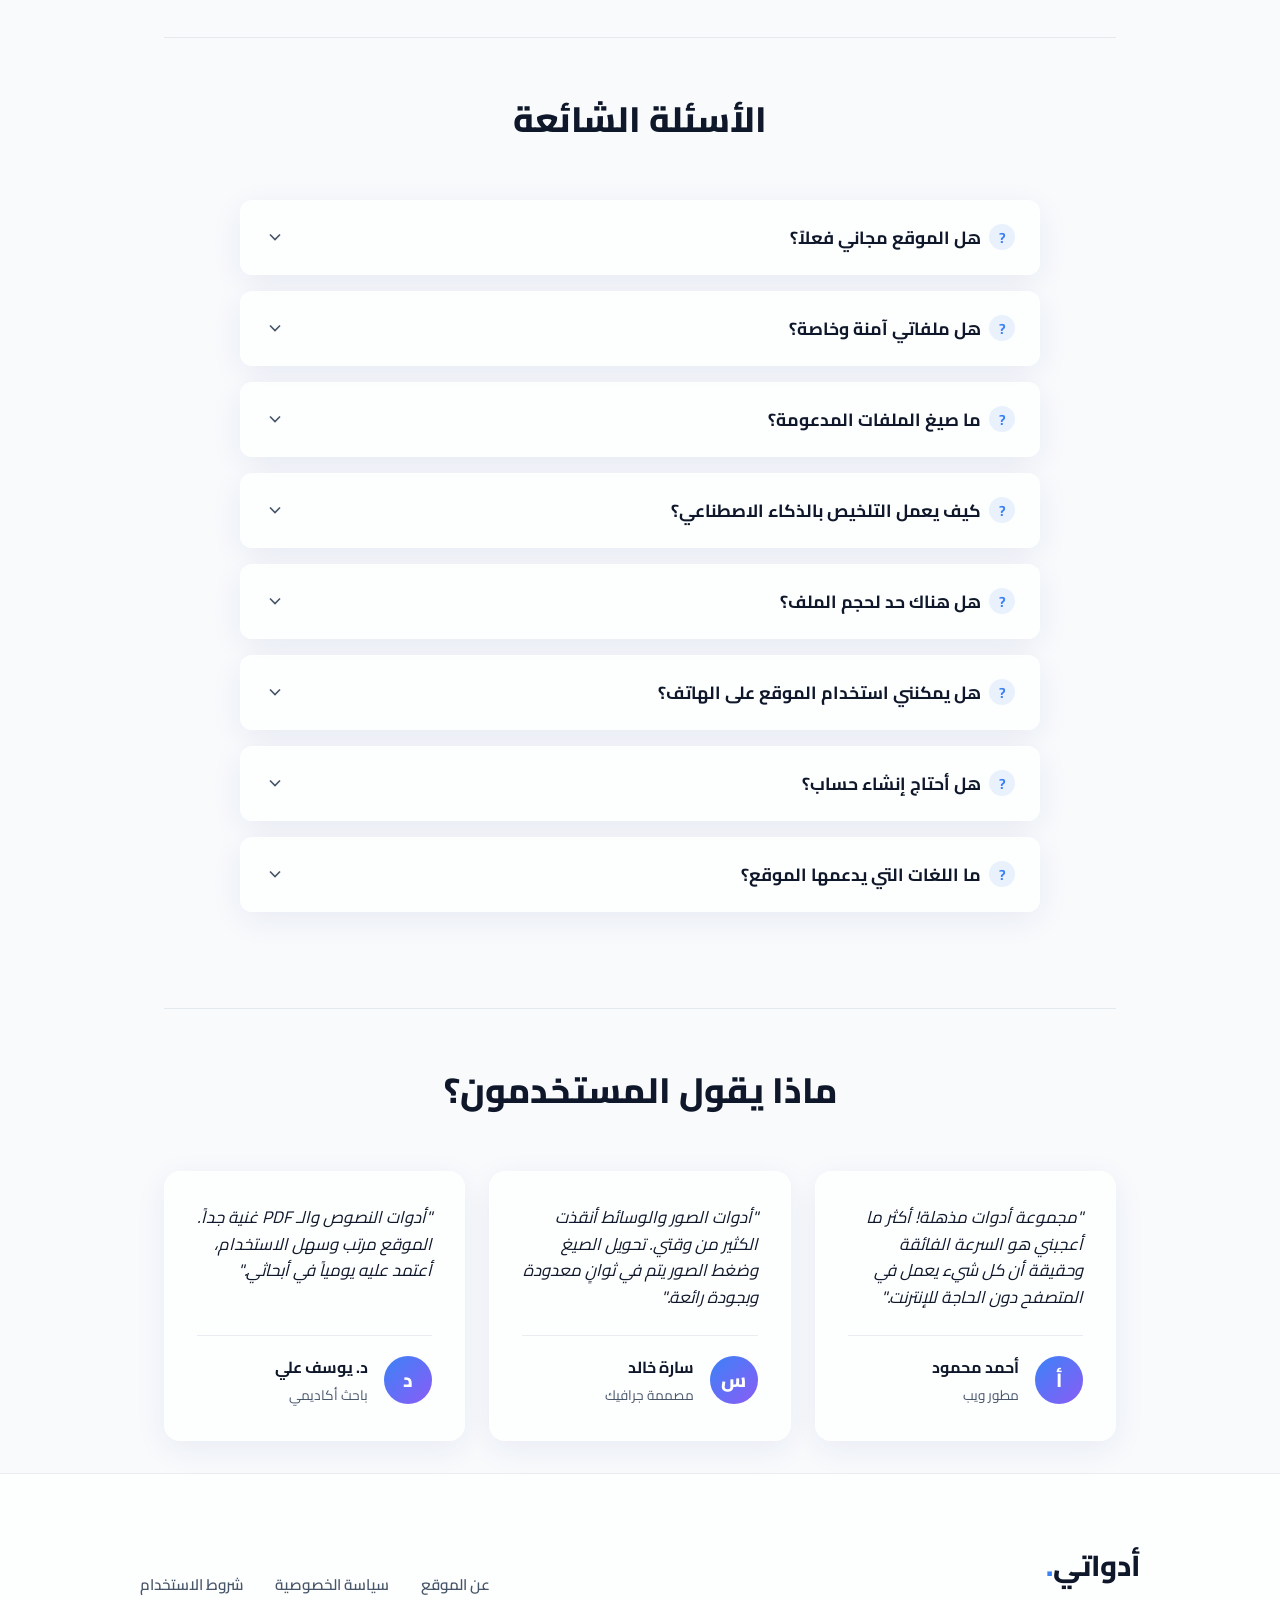
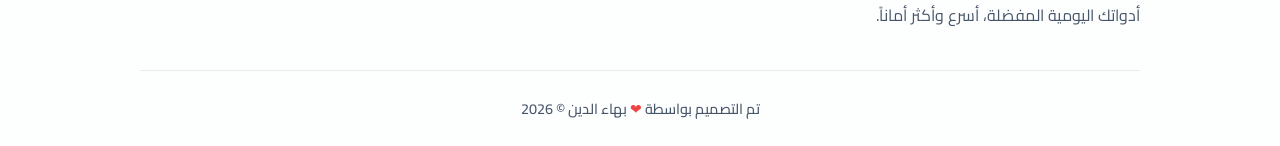
==== commit d32f9caf: "Add Google Analytics G-G39FPX3J18" ====
--- a/index.html
+++ b/index.html
@@ -22,6 +22,15 @@
     <link href="https://fonts.googleapis.com/css2?family=Cairo:wght@400;600;800&family=Inter:wght@400;600;800&display=swap" rel="stylesheet">
     
     <link rel="stylesheet" href="styles.css">
+
+    <!-- Google Analytics -->
+    <script async src="https://www.googletagmanager.com/gtag/js?id=G-G39FPX3J18"></script>
+    <script>
+        window.dataLayer = window.dataLayer || [];
+        function gtag(){dataLayer.push(arguments);}
+        gtag('js', new Date());
+        gtag('config', 'G-G39FPX3J18');
+    </script>
     
     <!-- Anti-Flash Script for Theme and Language (Executes immediately) -->
     <script>
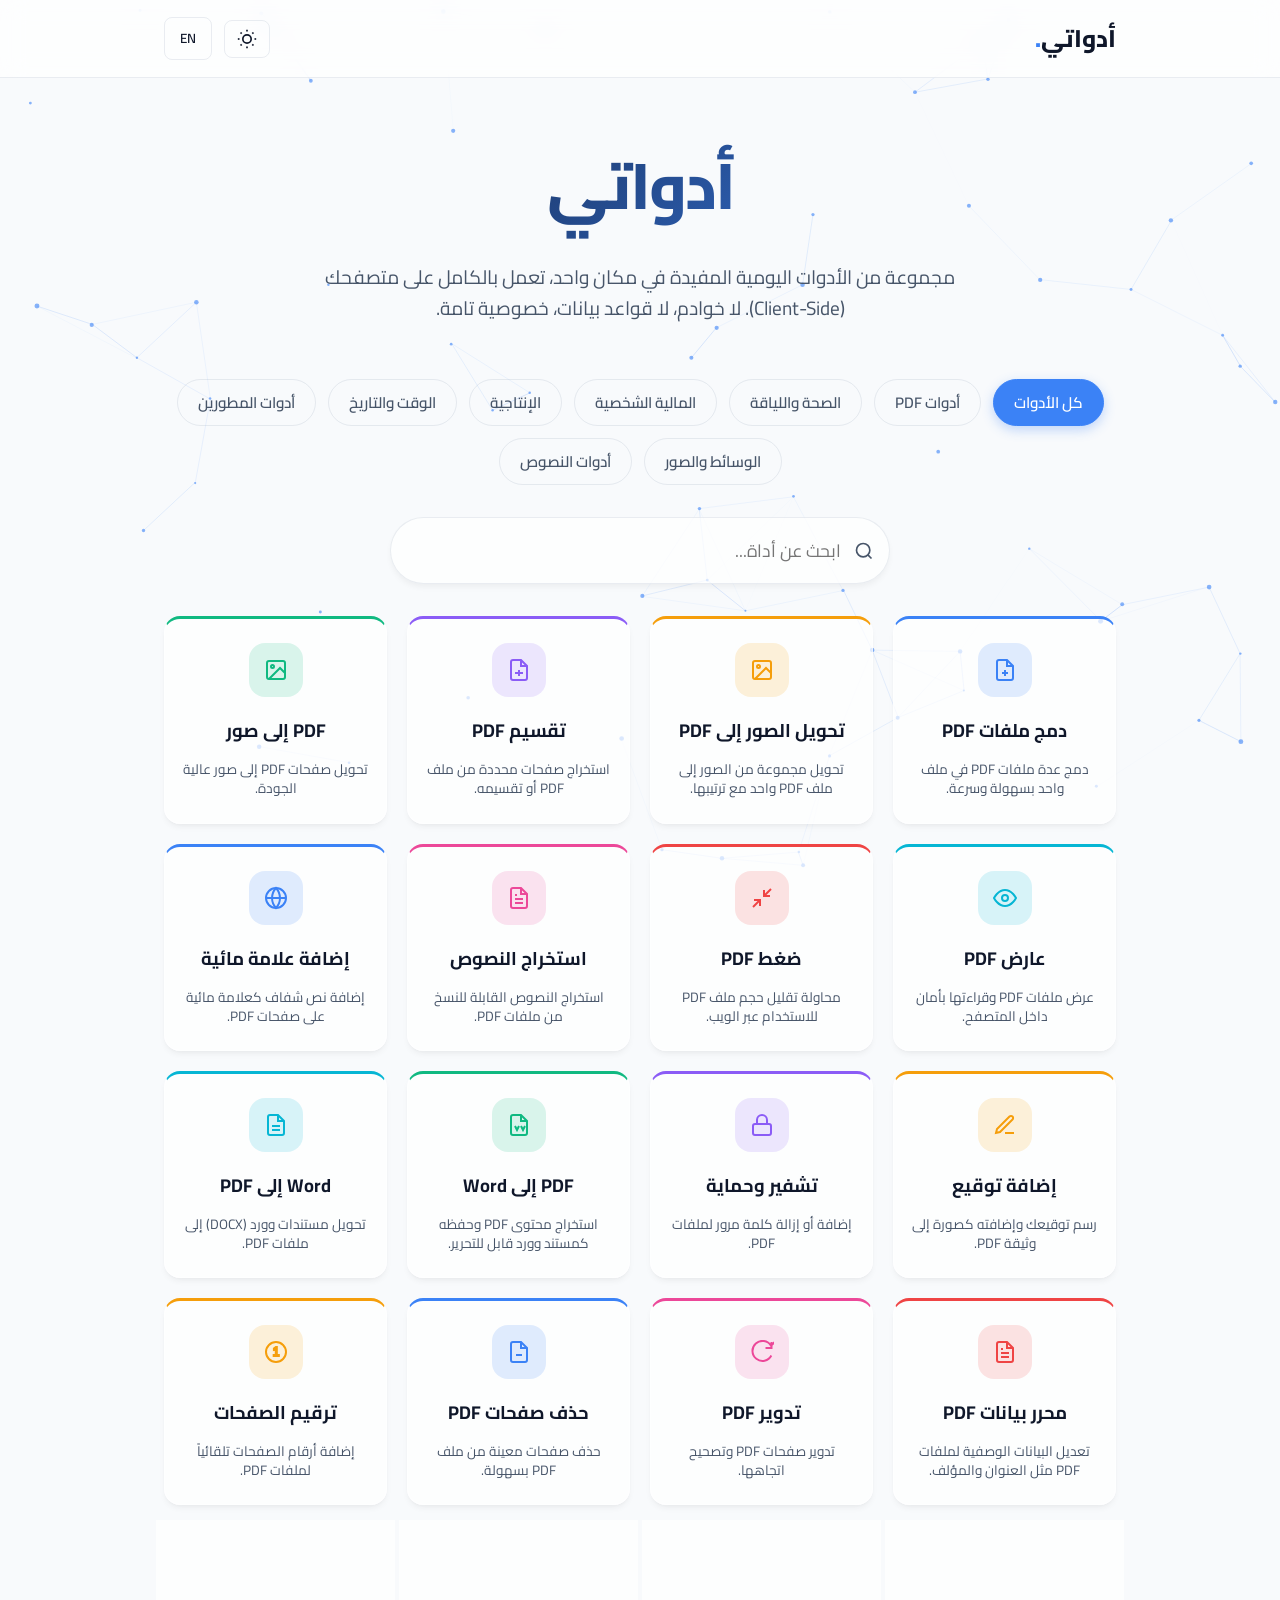
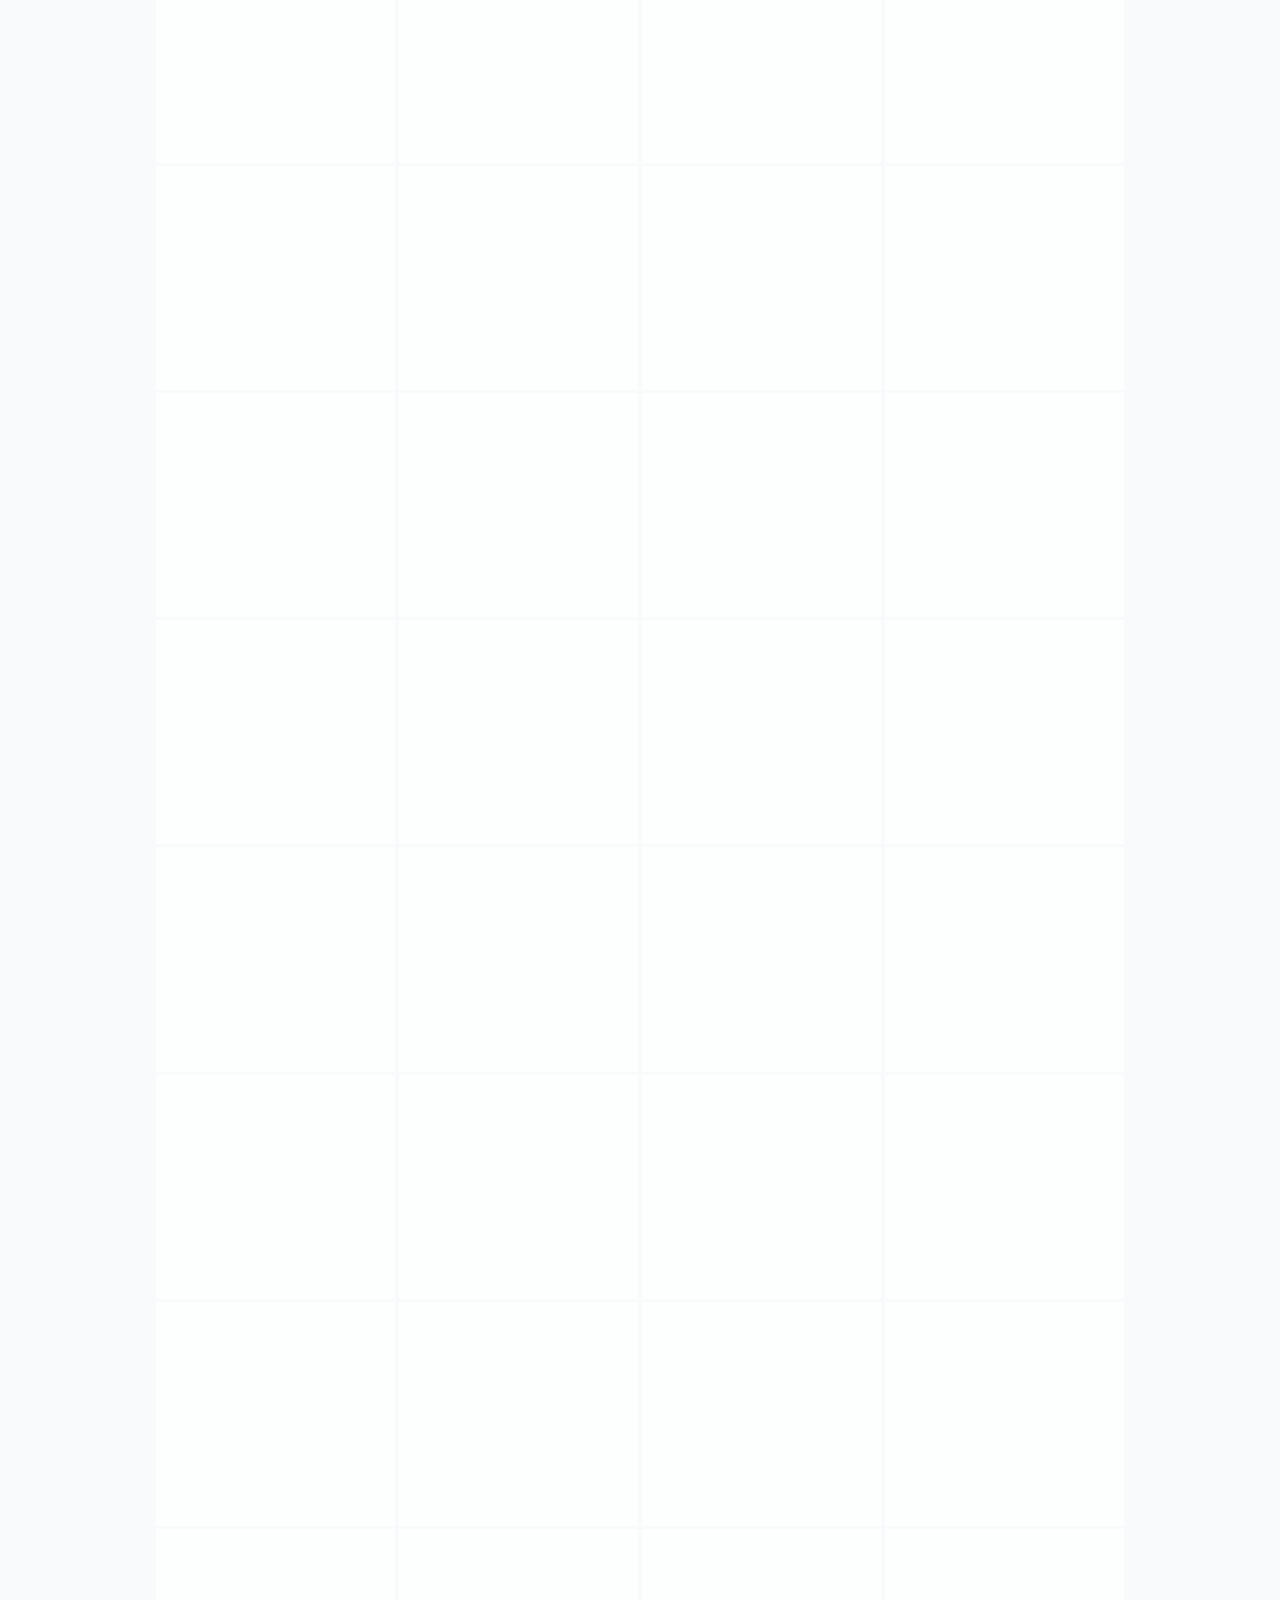
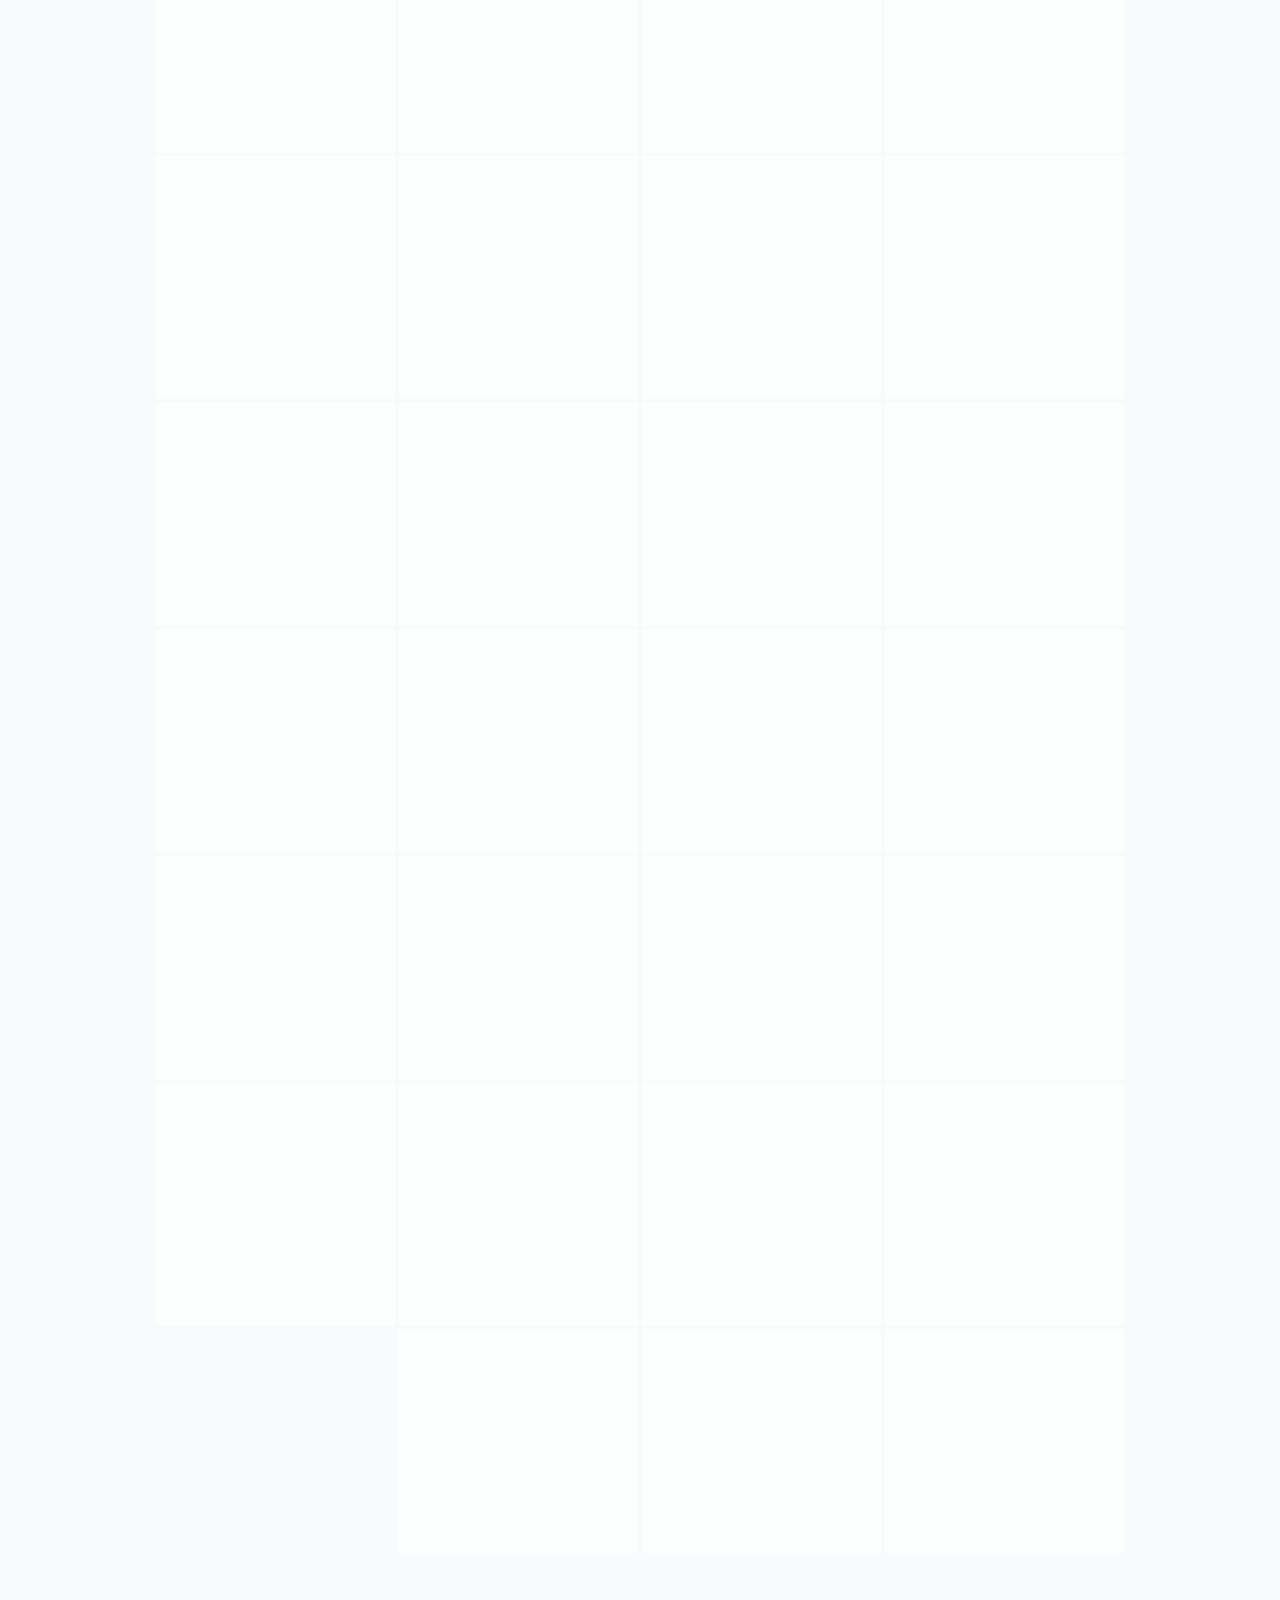
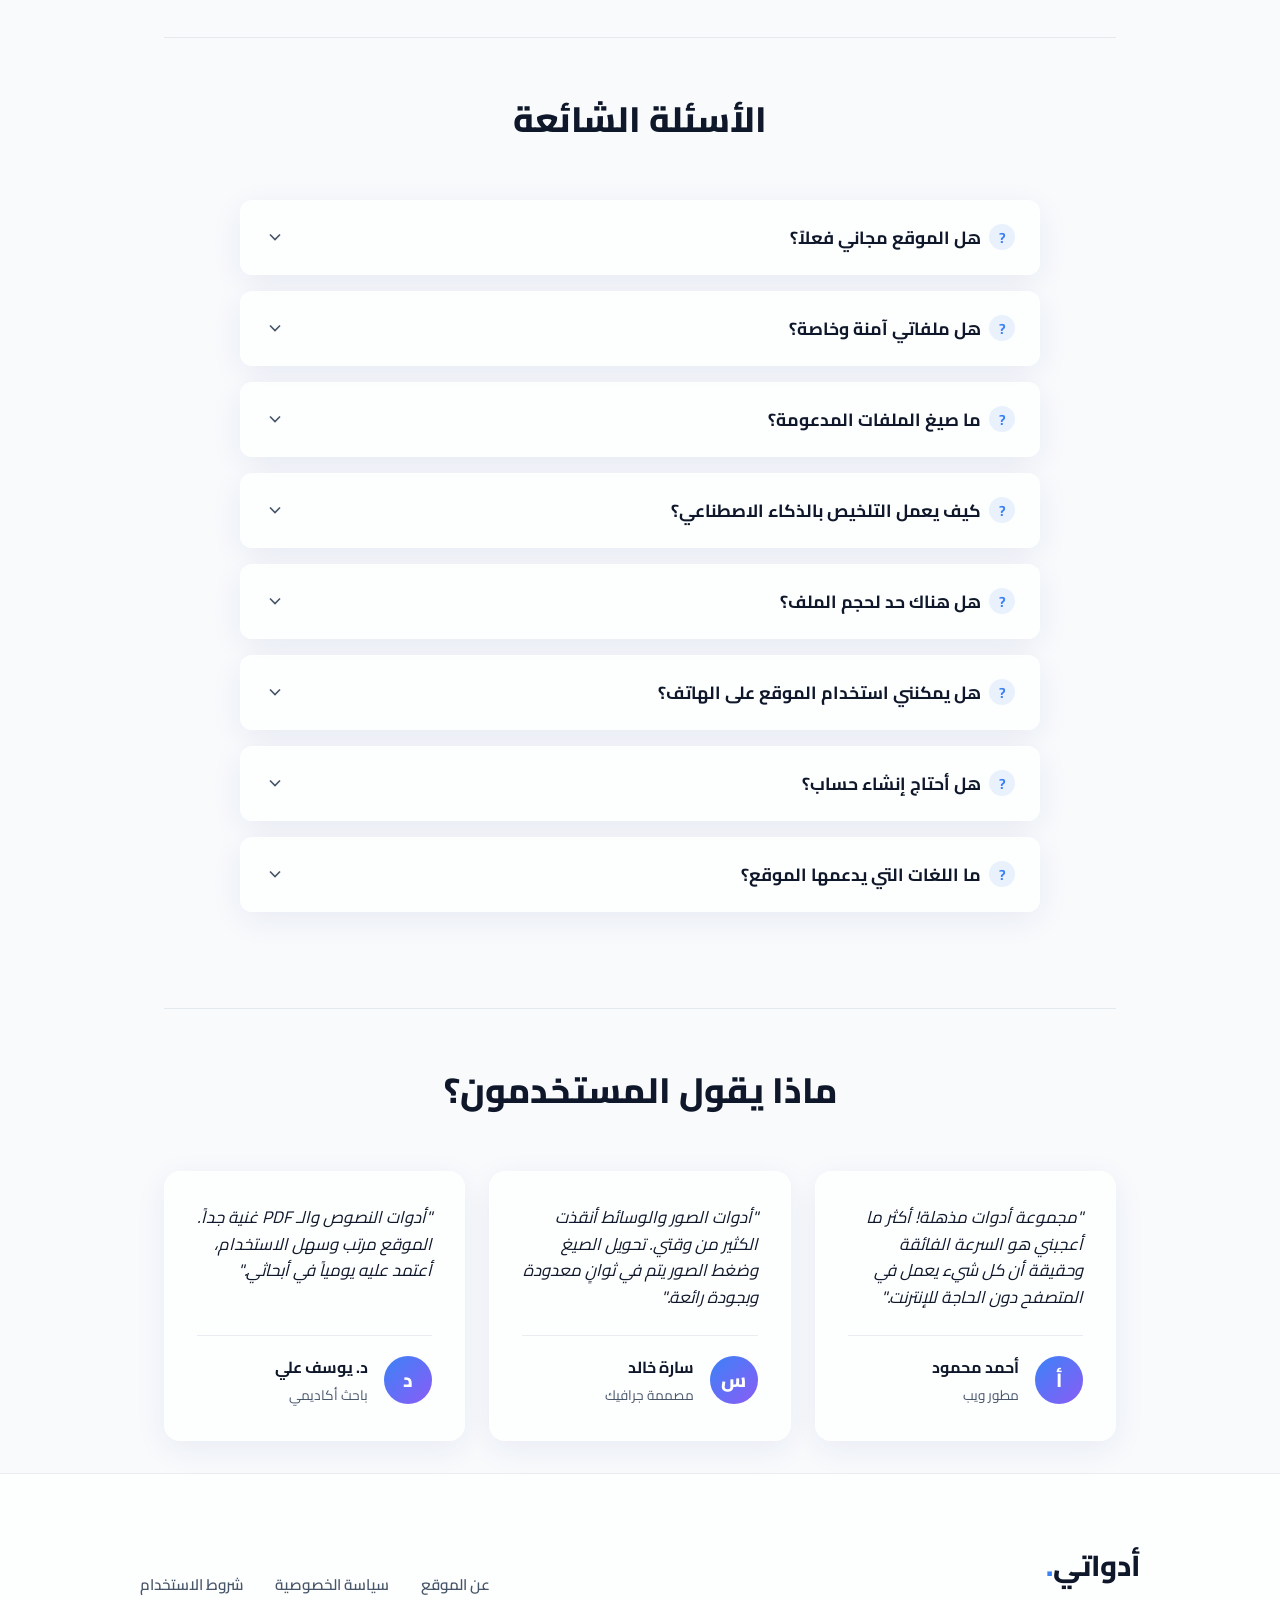
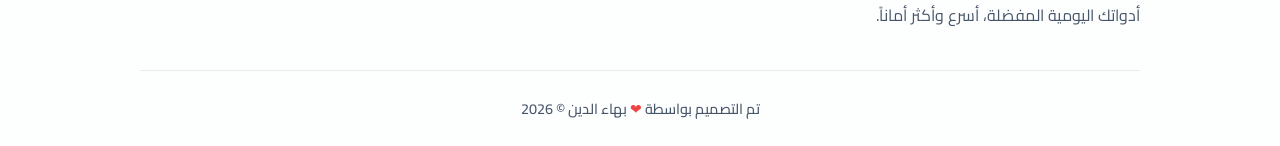
==== commit d4055e44: "Fix SEO: real domain, sitemap, robots.txt, Twitter cards" ====
--- a/index.html
+++ b/index.html
@@ -7,9 +7,13 @@
     <title>أدواتي | My Tools</title>
     <meta name="description" content="مجموعة من الأدوات اليومية المفيدة في مكان واحد، تعمل بالكامل على متصفحك. A collection of useful daily tools.">
     <meta property="og:title" content="أدواتي | My Tools">
-    <meta property="og:description" content="مجموعة من الأدوات اليومية المفيدة.">
+    <meta property="og:description" content="مجموعة من الأدوات اليومية المفيدة في مكان واحد، تعمل بالكامل على متصفحك.">
     <meta property="og:type" content="website">
-    <link rel="canonical" href="https://example.com/">
+    <meta property="og:url" content="https://my-tools.online/">
+    <meta name="twitter:card" content="summary_large_image">
+    <meta name="twitter:title" content="أدواتي | My Tools">
+    <meta name="twitter:description" content="مجموعة من الأدوات اليومية المفيدة في مكان واحد، تعمل بالكامل على متصفحك.">
+    <link rel="canonical" href="https://my-tools.online/">
     
     <!-- PWA Manifest -->
     <link rel="manifest" href="manifest.json">
@@ -56,7 +60,14 @@
       "@context": "https://schema.org",
       "@type": "WebSite",
       "name": "أدواتي | My Tools",
-      "url": "https://example.com/"
+      "url": "https://my-tools.online/",
+      "description": "مجموعة من الأدوات اليومية المفيدة في مكان واحد، تعمل بالكامل على متصفحك.",
+      "inLanguage": ["ar", "en"],
+      "potentialAction": {
+        "@type": "SearchAction",
+        "target": "https://my-tools.online/#/search?q={search_term_string}",
+        "query-input": "required name=search_term_string"
+      }
     }
     </script>
 </head>
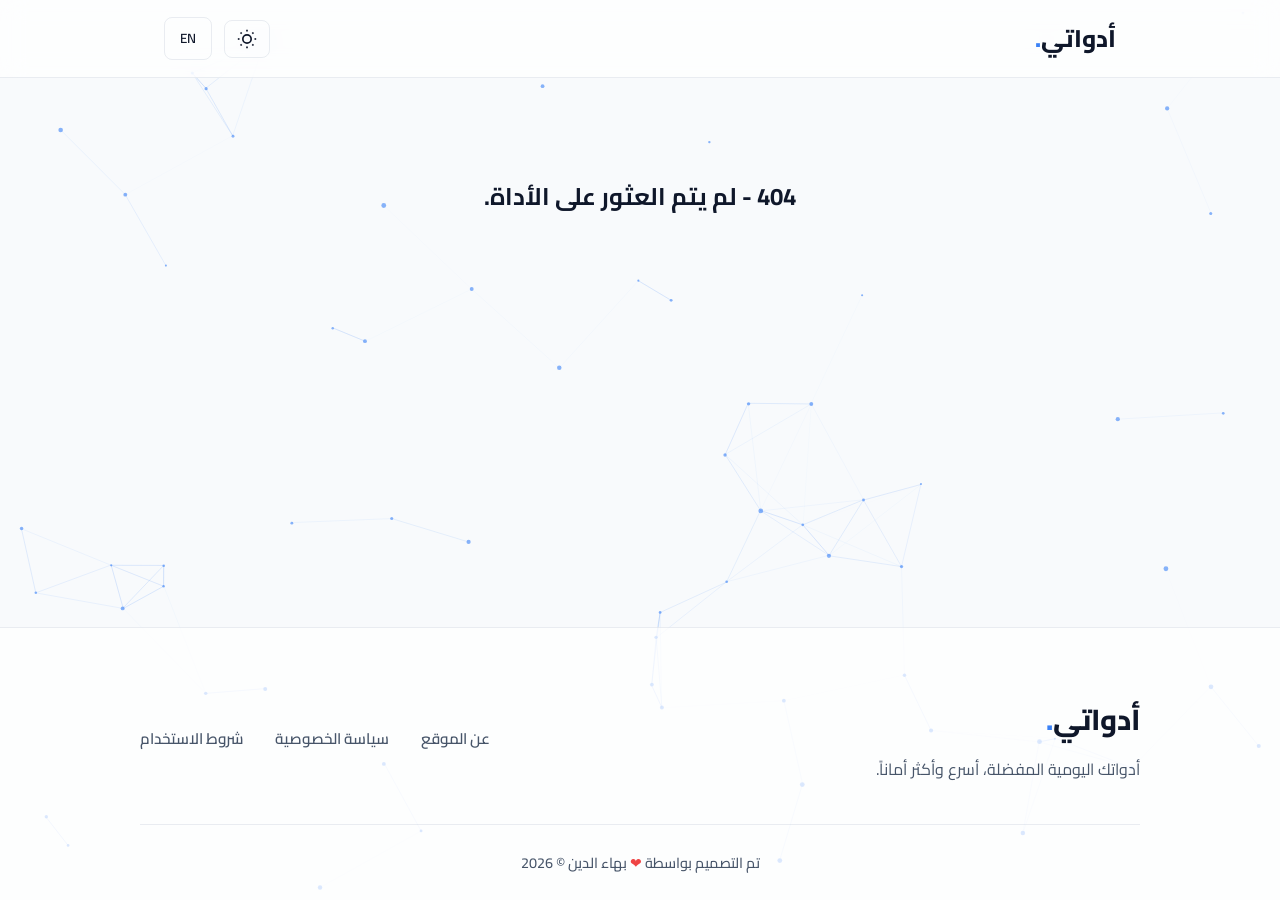
==== commit fe511bd3: "Convert to clean URLs: History API routing, 404.html SPA redirect, clean sitemap" ====
--- a/index.html
+++ b/index.html
@@ -36,6 +36,20 @@
         gtag('config', 'G-G39FPX3J18');
     </script>
     
+    <!-- GitHub Pages SPA: Decode redirected URL back to clean path -->
+    <script>
+        (function(l) {
+            if (l.search[1] === '/') {
+                var decoded = l.search.slice(1).split('&').map(function(s) {
+                    return s.replace(/~and~/g, '&');
+                }).join('?');
+                window.history.replaceState(null, null,
+                    l.pathname.slice(0, -1) + decoded + l.hash
+                );
+            }
+        }(window.location));
+    </script>
+
     <!-- Anti-Flash Script for Theme and Language (Executes immediately) -->
     <script>
         (function() {
@@ -75,7 +89,7 @@
     <canvas id="smart-bg" class="smart-bg"></canvas>
     <header class="app-header">
         <div class="header-container">
-            <a href="#/" class="logo" id="logo-text">أدواتي<span class="dot">.</span></a>
+            <a href="/" class="logo" id="logo-text">أدواتي<span class="dot">.</span></a>
             <div class="header-controls">
                 <button id="theme-toggle" aria-label="Toggle Theme">
                     <svg class="sun-icon" viewBox="0 0 24 24" width="20" height="20" stroke="currentColor" stroke-width="2" fill="none"><circle cx="12" cy="12" r="5"></circle><line x1="12" y1="1" x2="12" y2="3"></line><line x1="12" y1="21" x2="12" y2="23"></line><line x1="4.22" y1="4.22" x2="5.64" y2="5.64"></line><line x1="18.36" y1="18.36" x2="19.78" y2="19.78"></line><line x1="1" y1="12" x2="3" y2="12"></line><line x1="21" y1="12" x2="23" y2="12"></line><line x1="4.22" y1="19.78" x2="5.64" y2="18.36"></line><line x1="18.36" y1="5.64" x2="19.78" y2="4.22"></line></svg>
@@ -97,9 +111,9 @@
                 <p id="footer-slogan">مجموعة من الأدوات اليومية المفيدة في مكان واحد.</p>
             </div>
             <div class="footer-links">
-                <a href="#/about" id="link-about">عن الموقع</a>
-                <a href="#/privacy" id="link-privacy">سياسة الخصوصية</a>
-                <a href="#/terms" id="link-terms">شروط الاستخدام</a>
+                <a href="/about" id="link-about">عن الموقع</a>
+                <a href="/privacy" id="link-privacy">سياسة الخصوصية</a>
+                <a href="/terms" id="link-terms">شروط الاستخدام</a>
             </div>
         </div>
         <div class="footer-bottom">
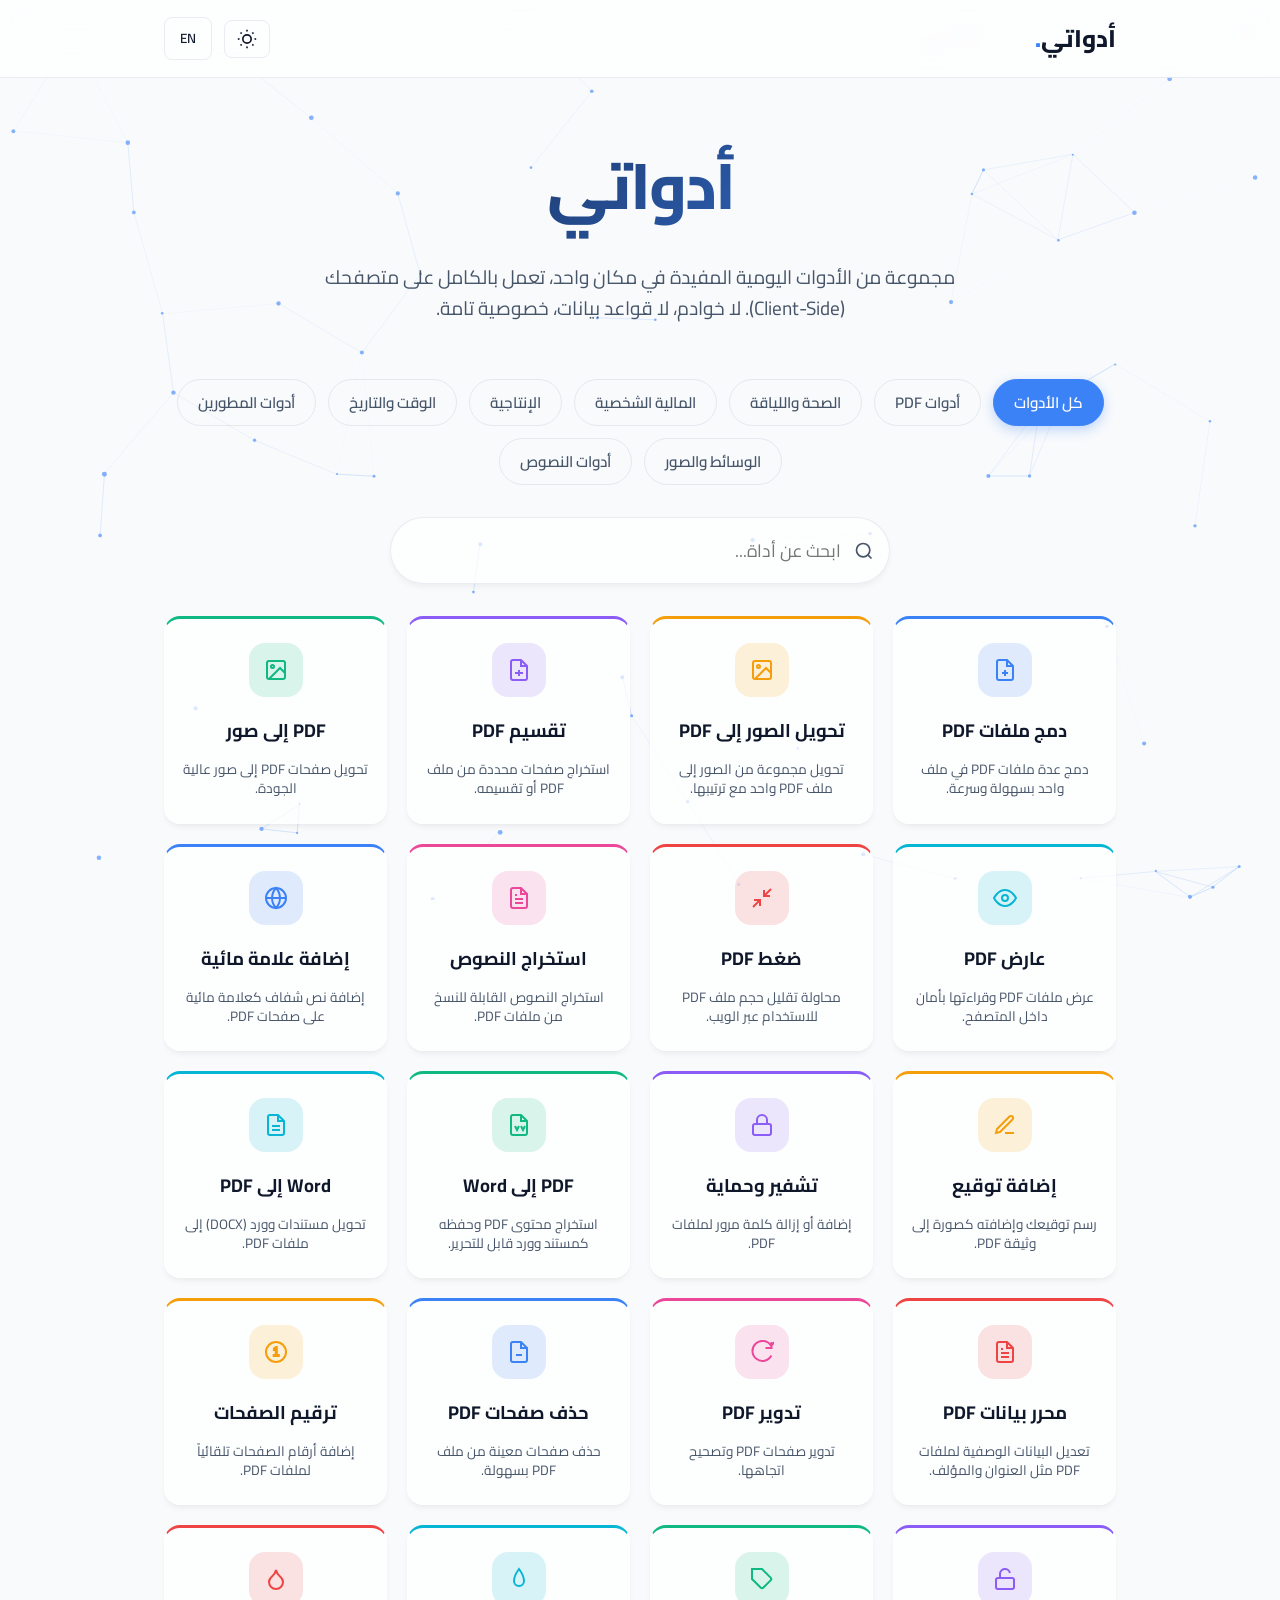
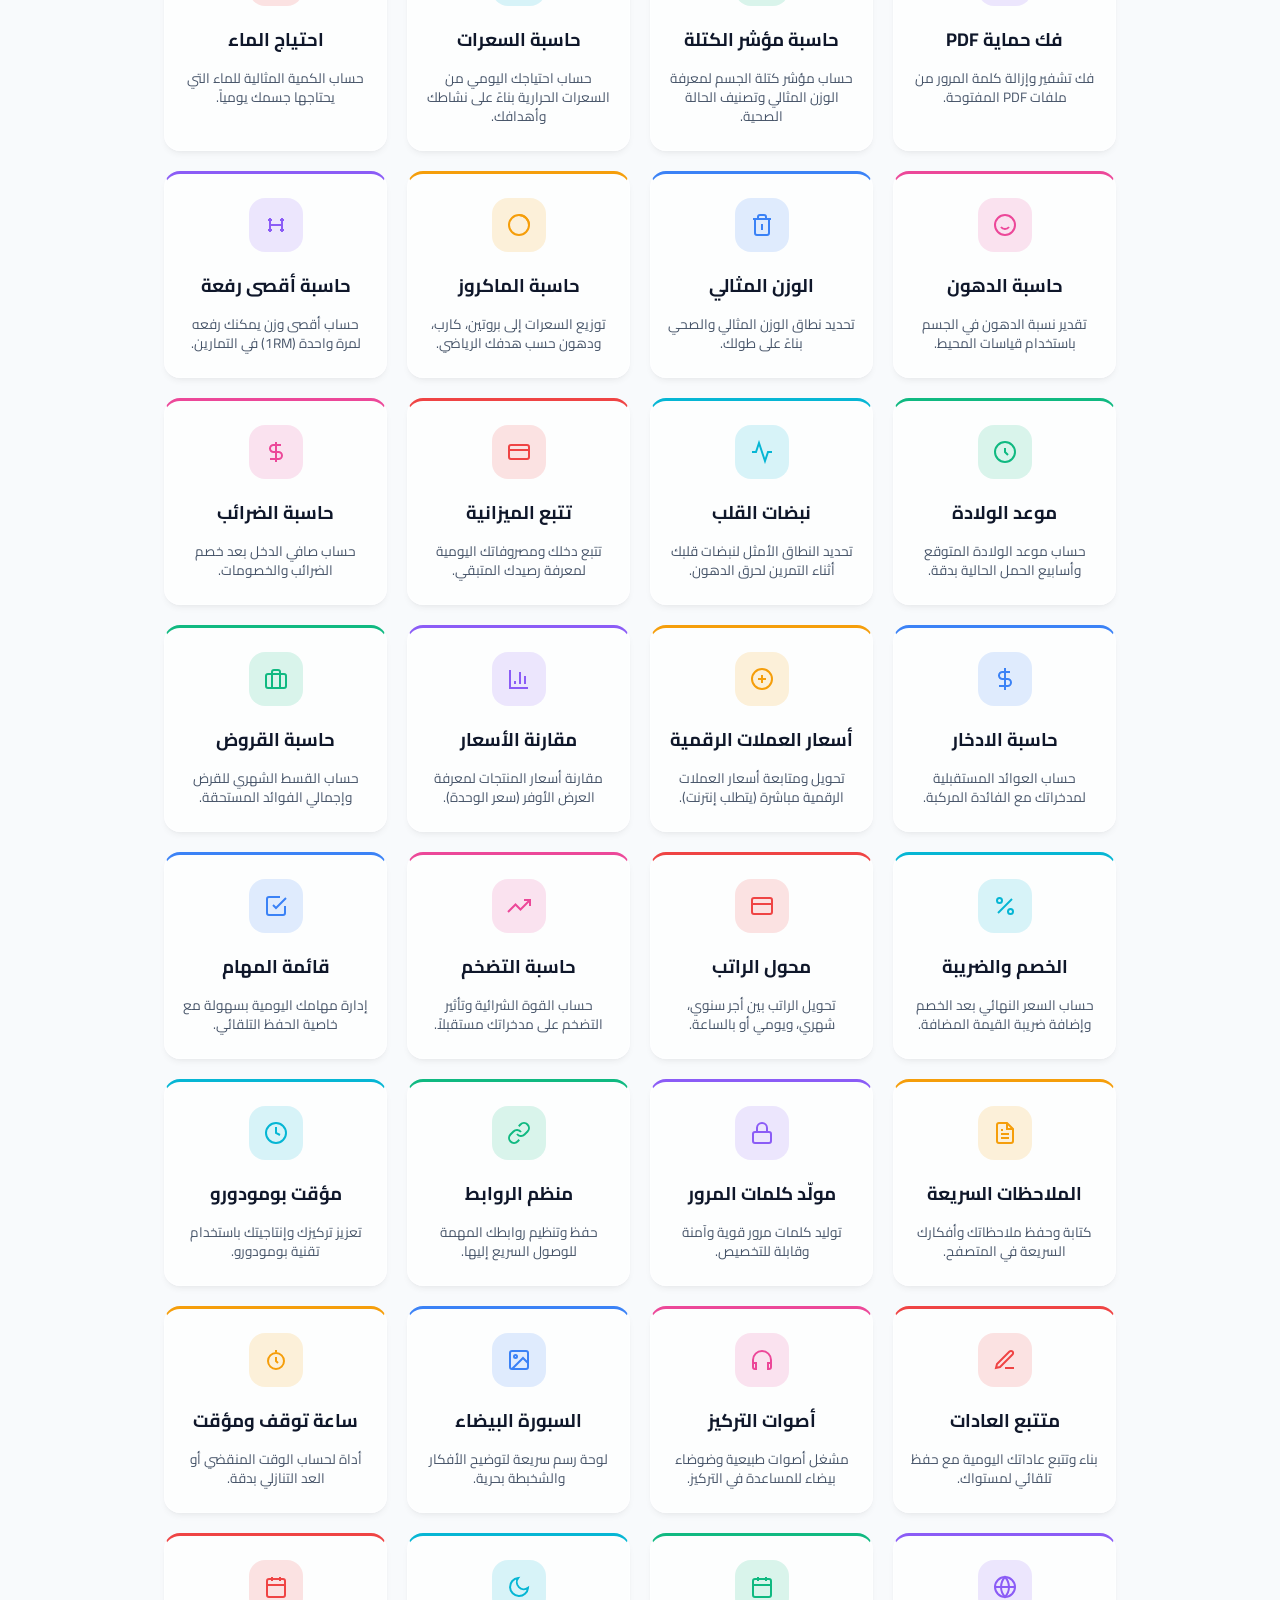
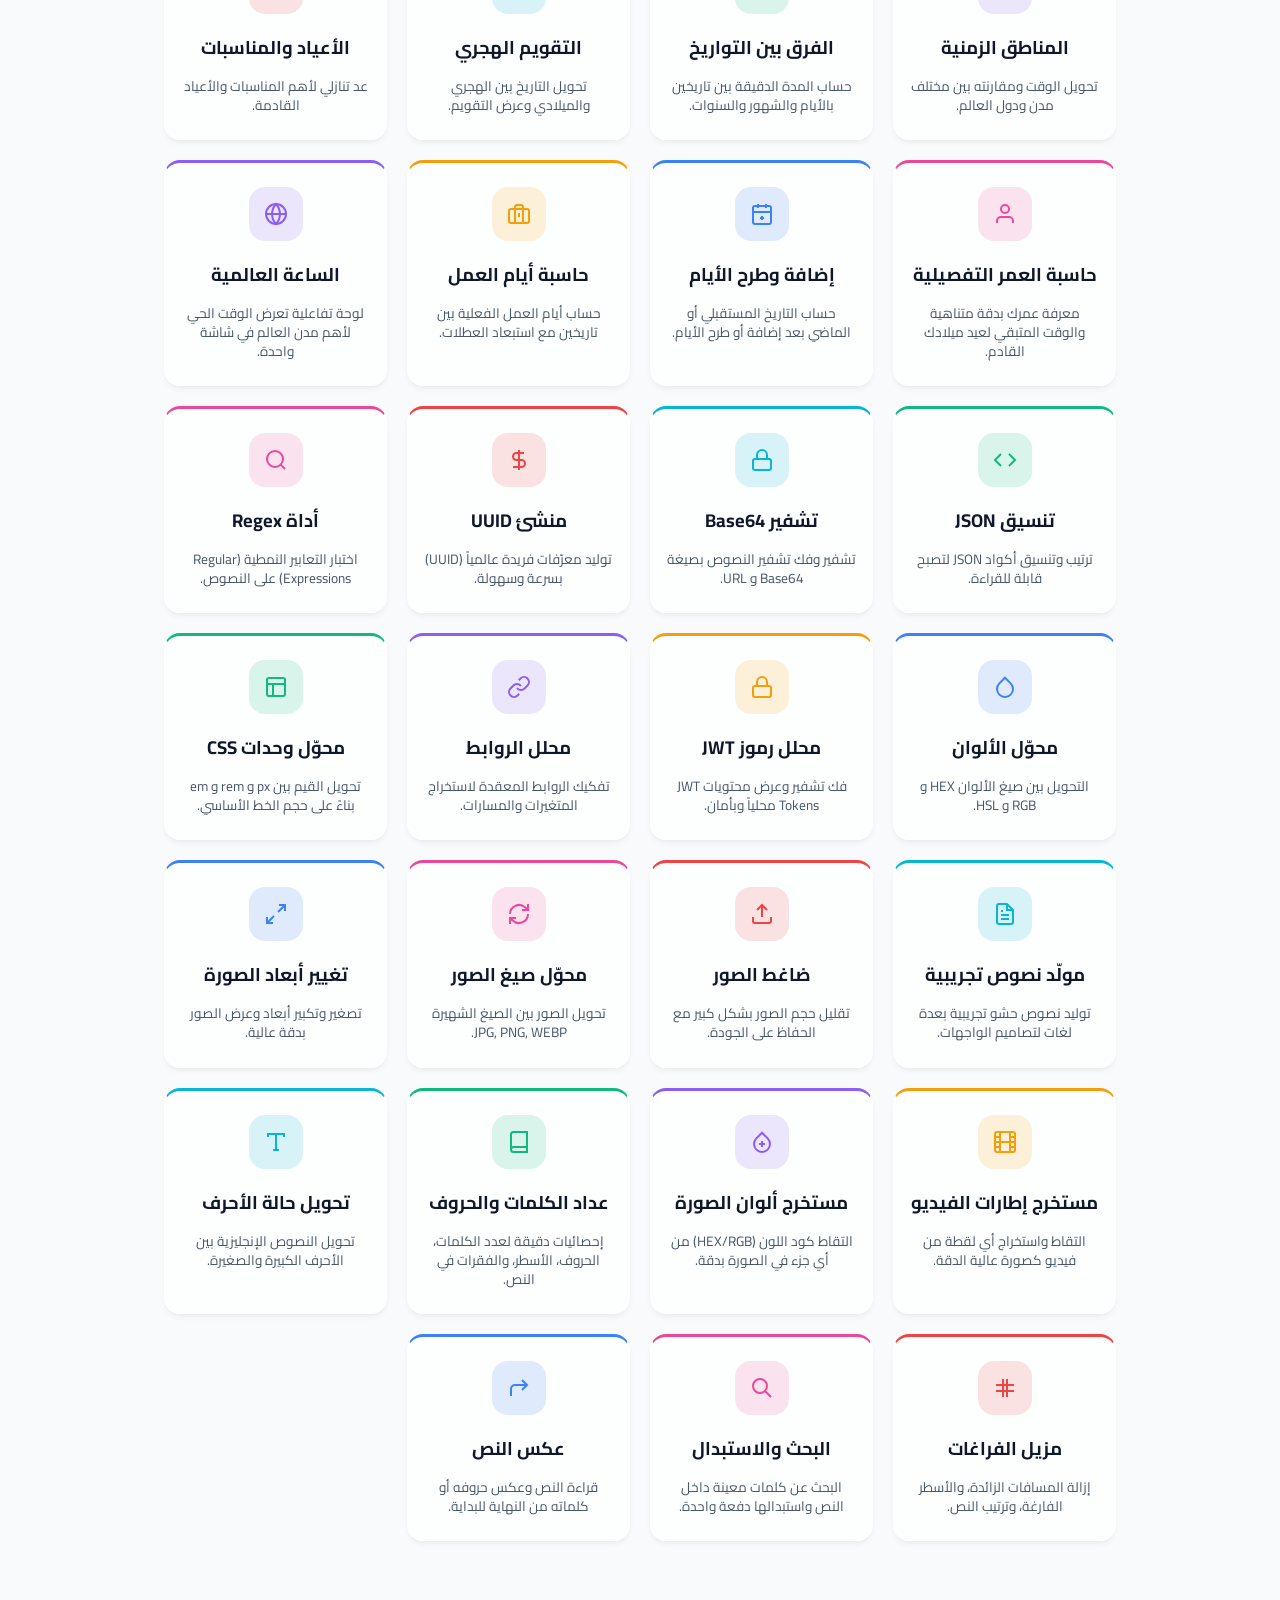
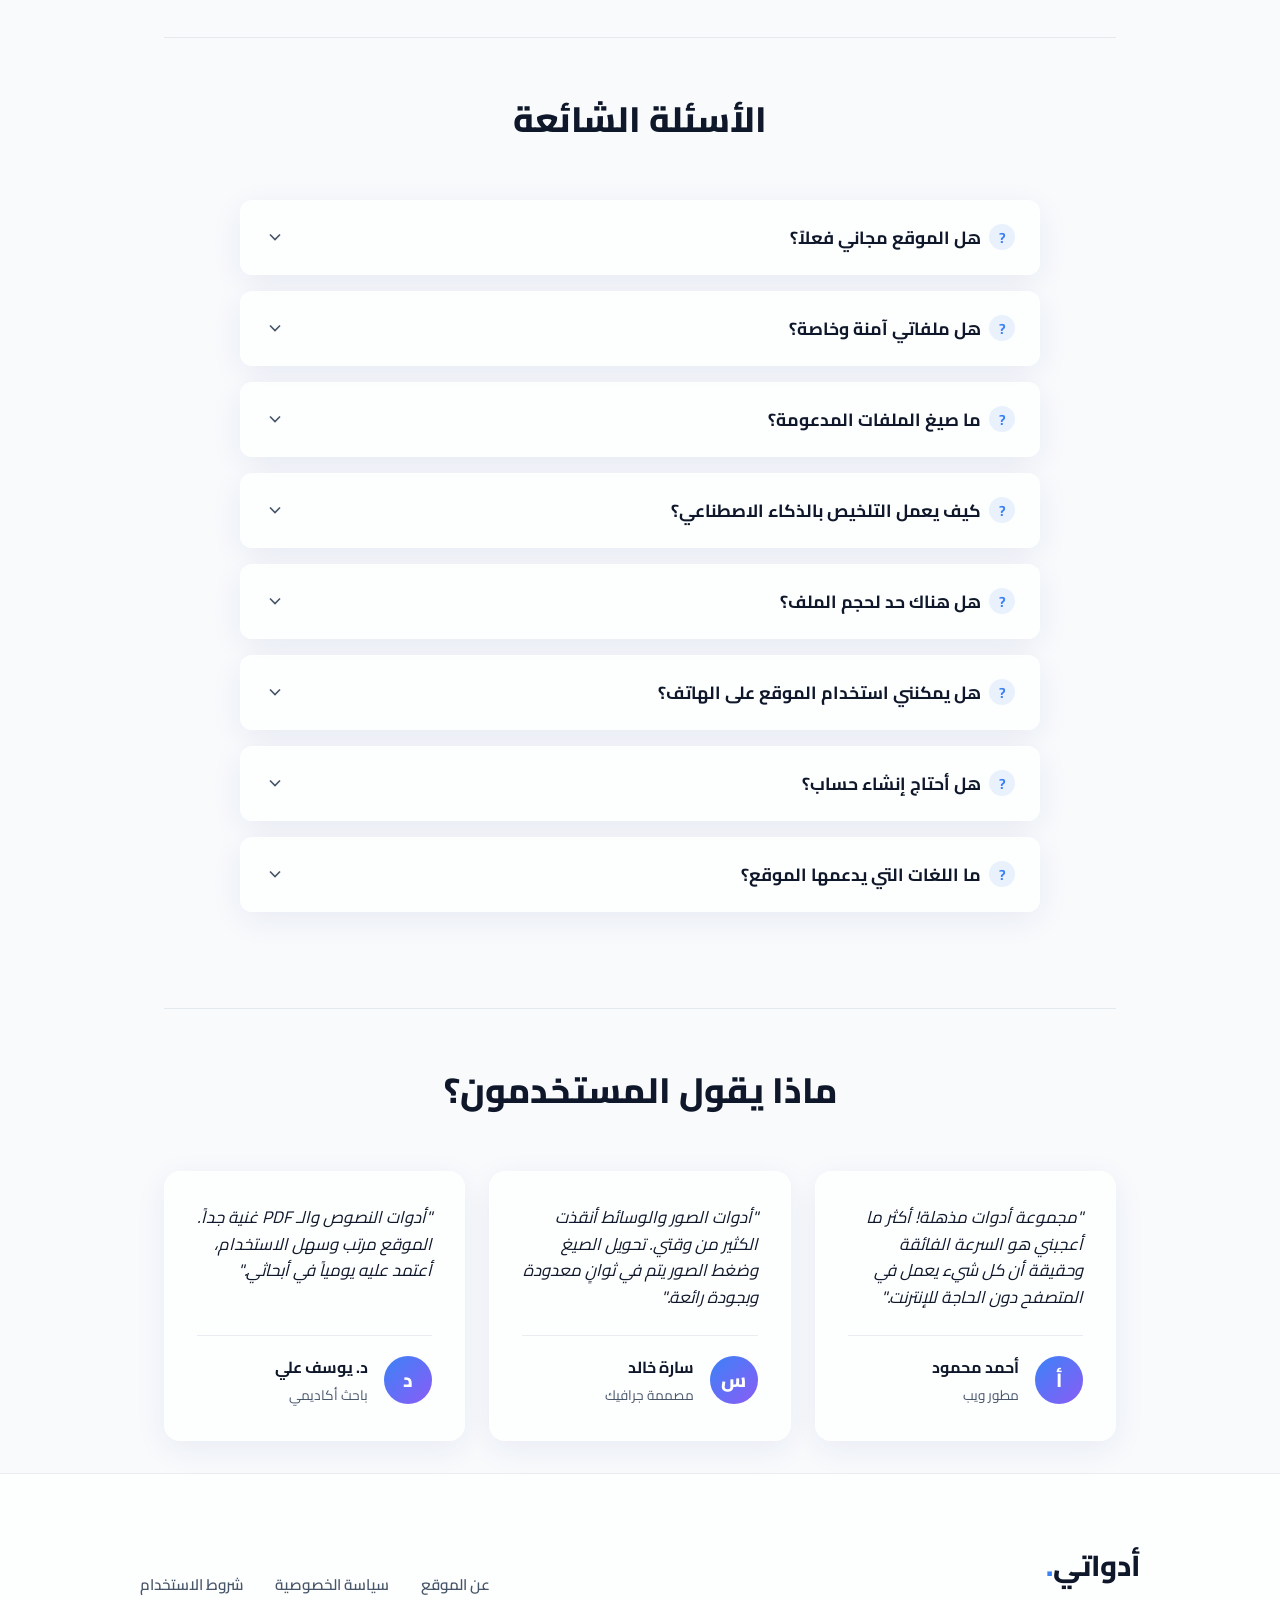
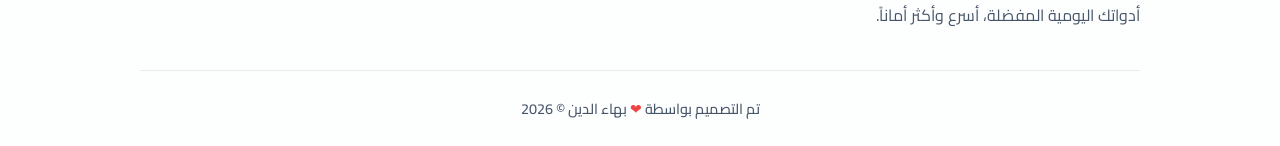
==== commit 748c1fa8: "fix: add seo.js, fix keywords bug, fix routing for file:// and back button" ====
--- a/index.html
+++ b/index.html
@@ -127,6 +127,7 @@
 
     <!-- Core Scripts -->
     <script src="registry.js"></script>
+    <script src="js/seo.js"></script>
     <script src="js/app.js"></script>
     <script src="js/bg.js"></script>
     
